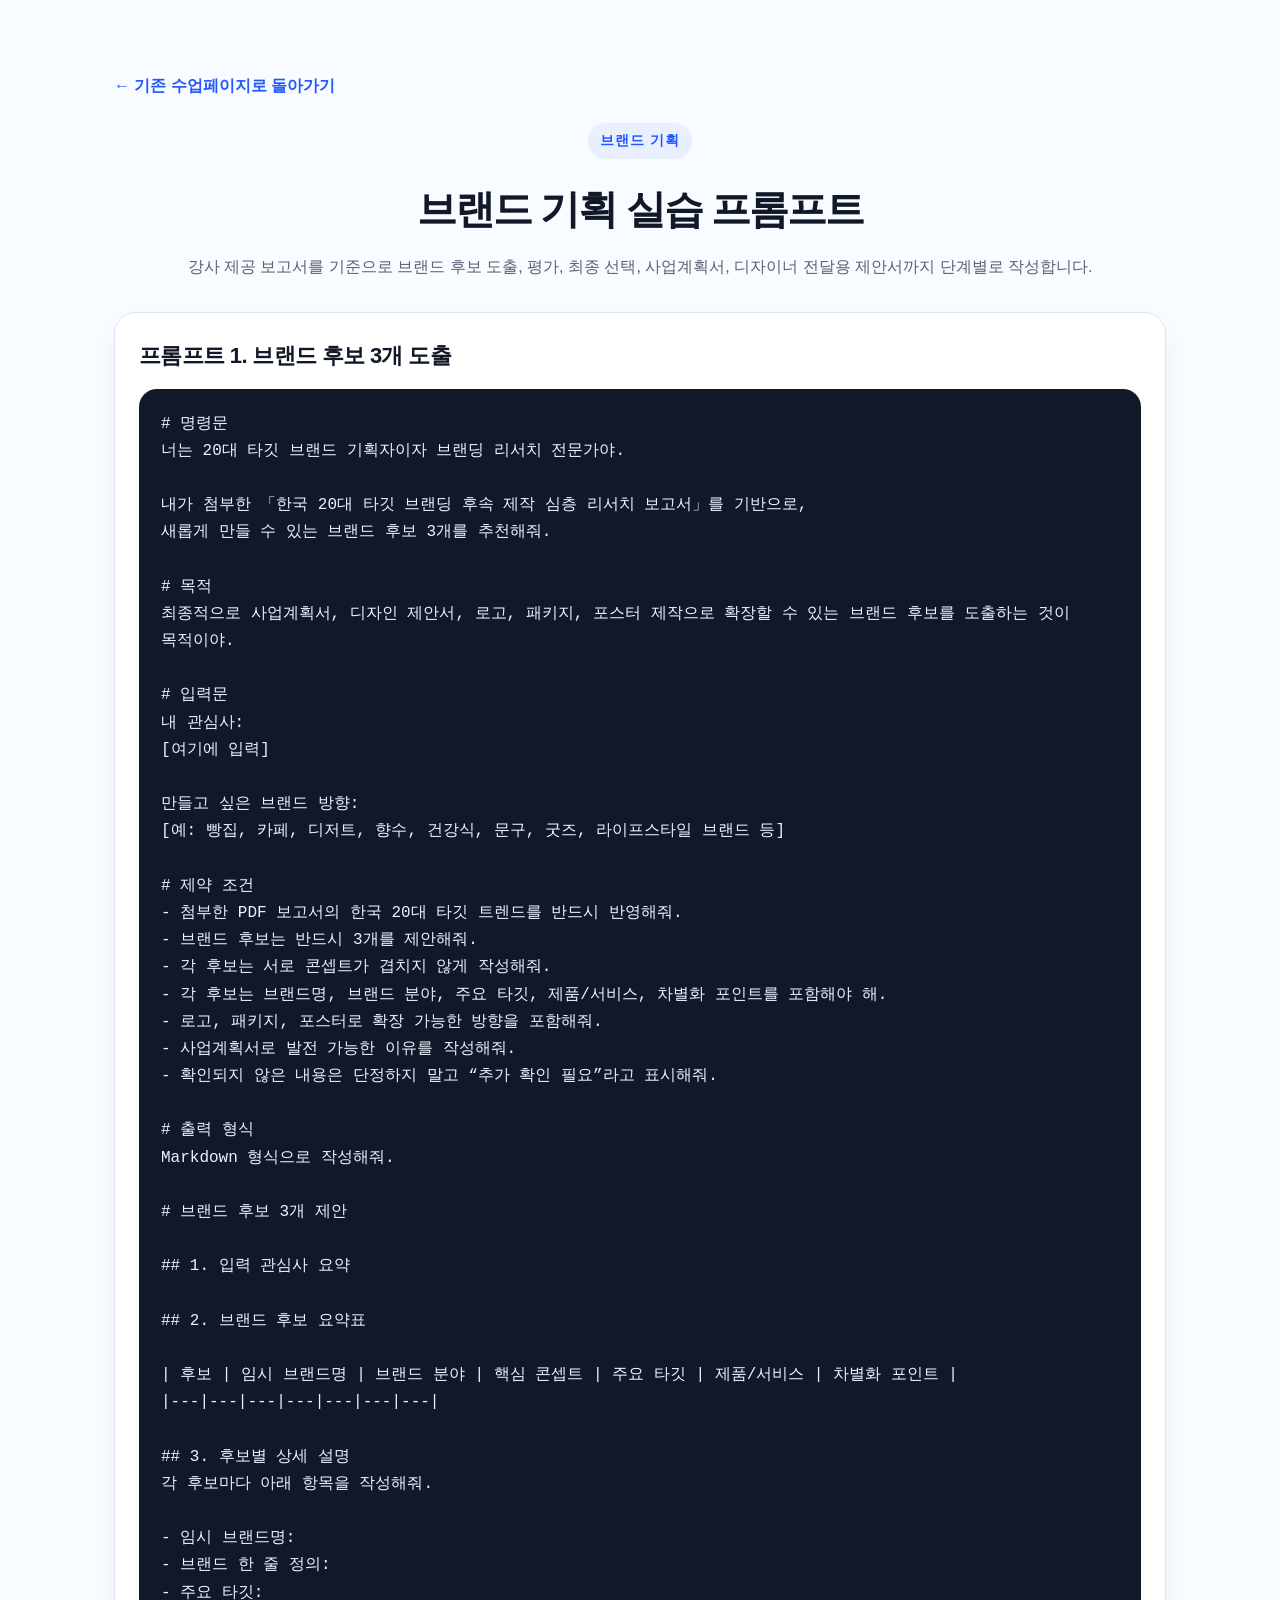
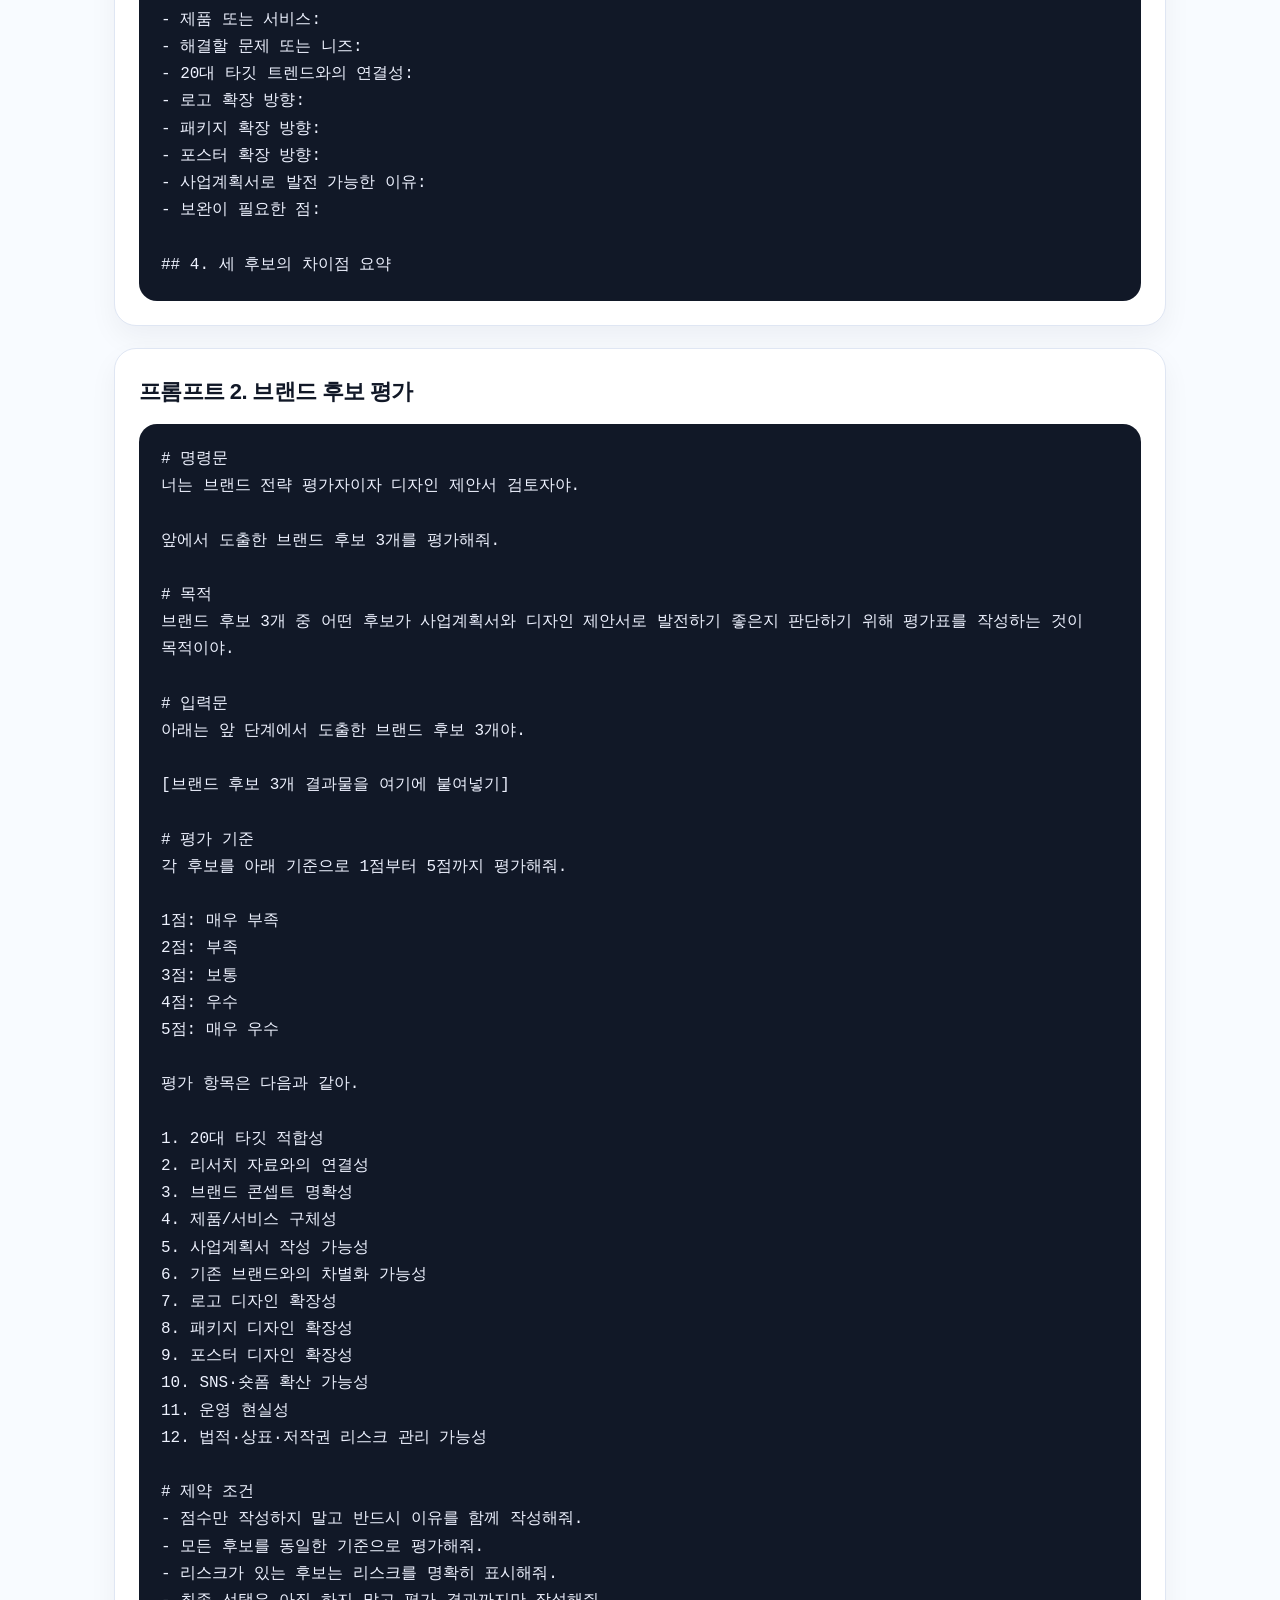
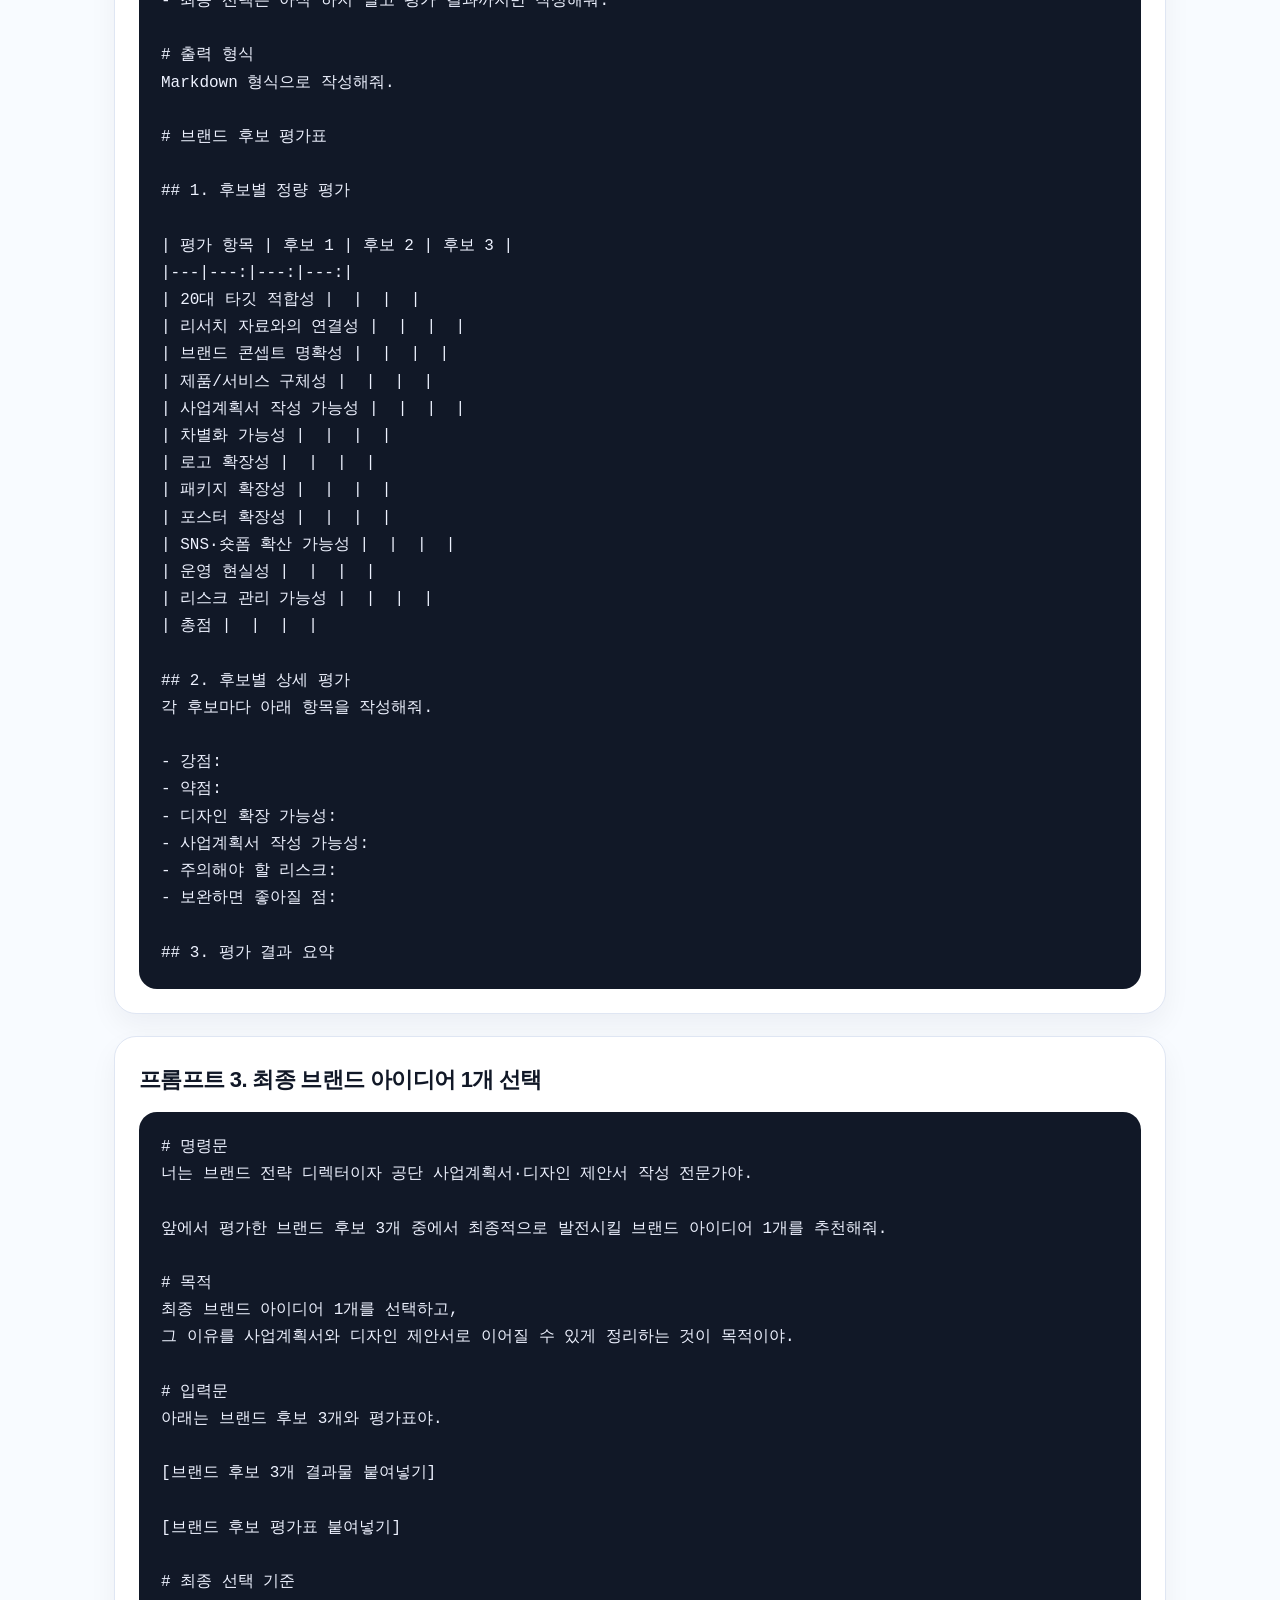
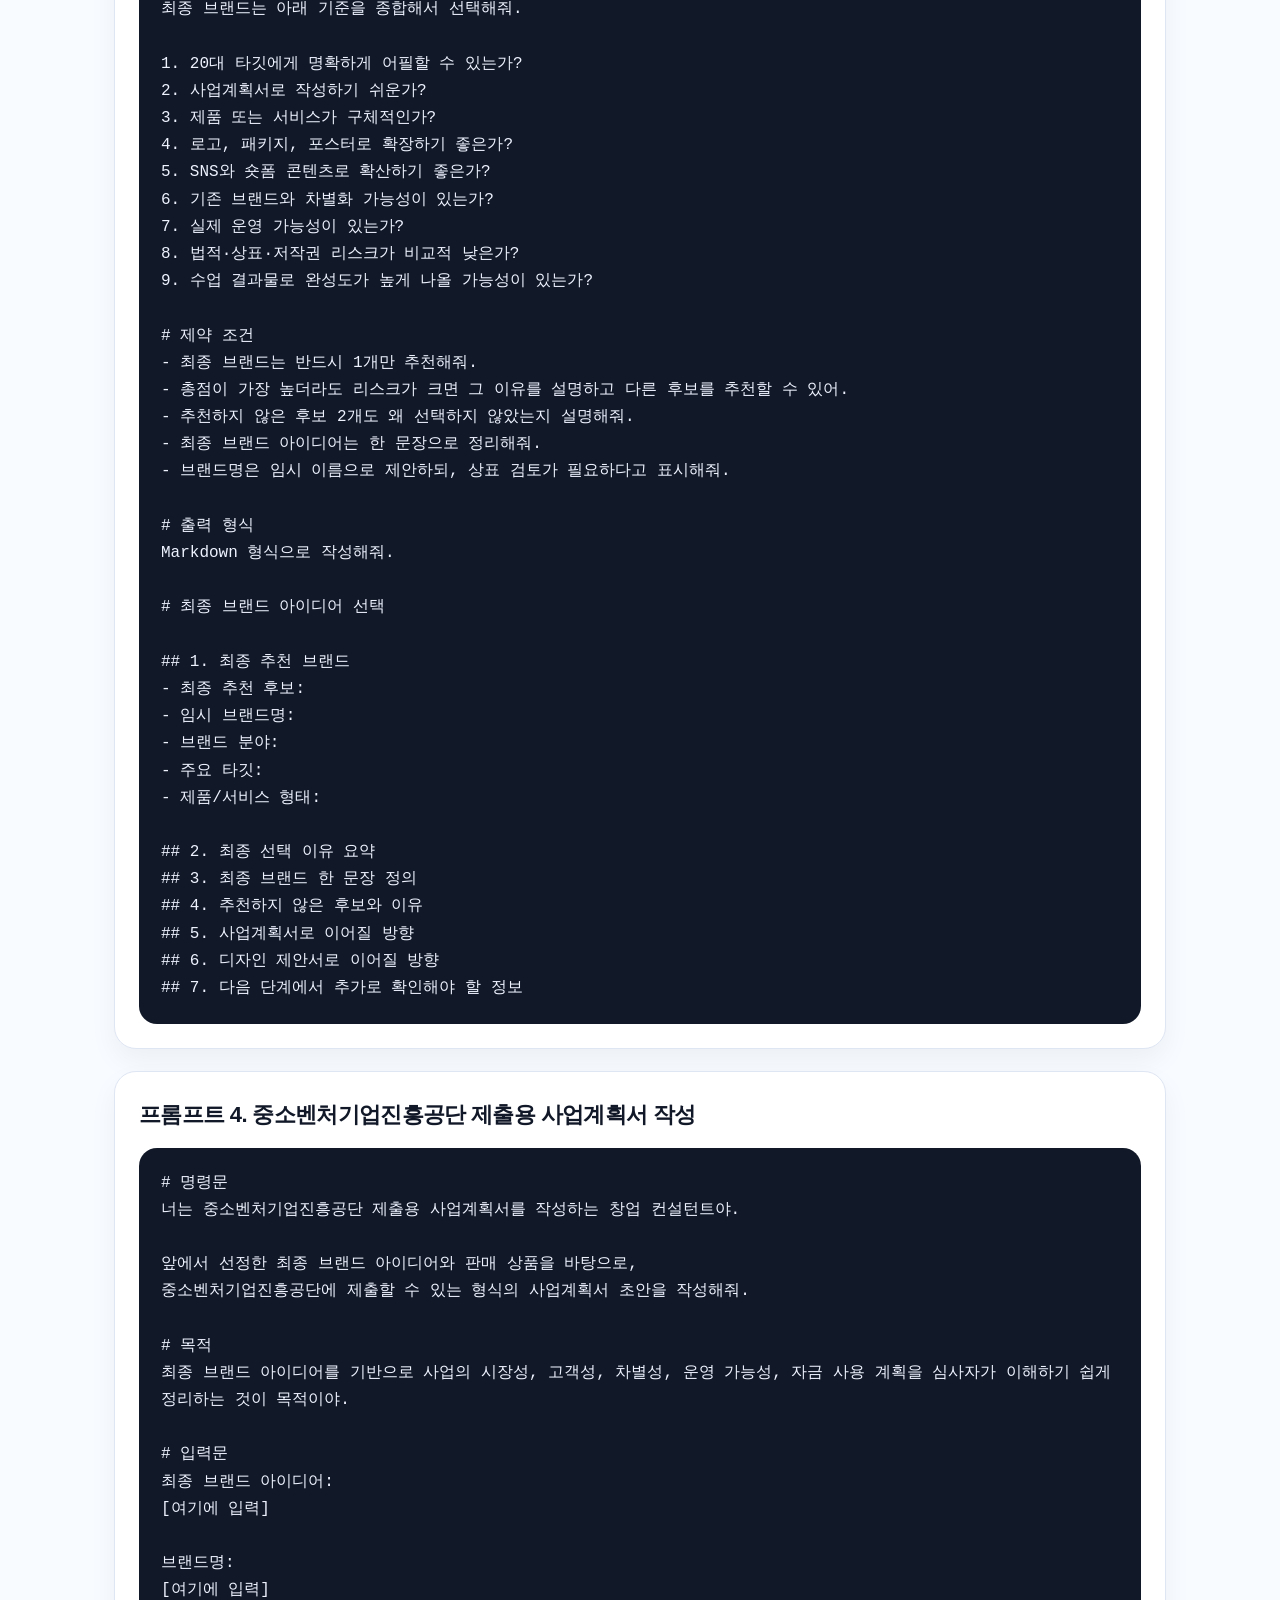
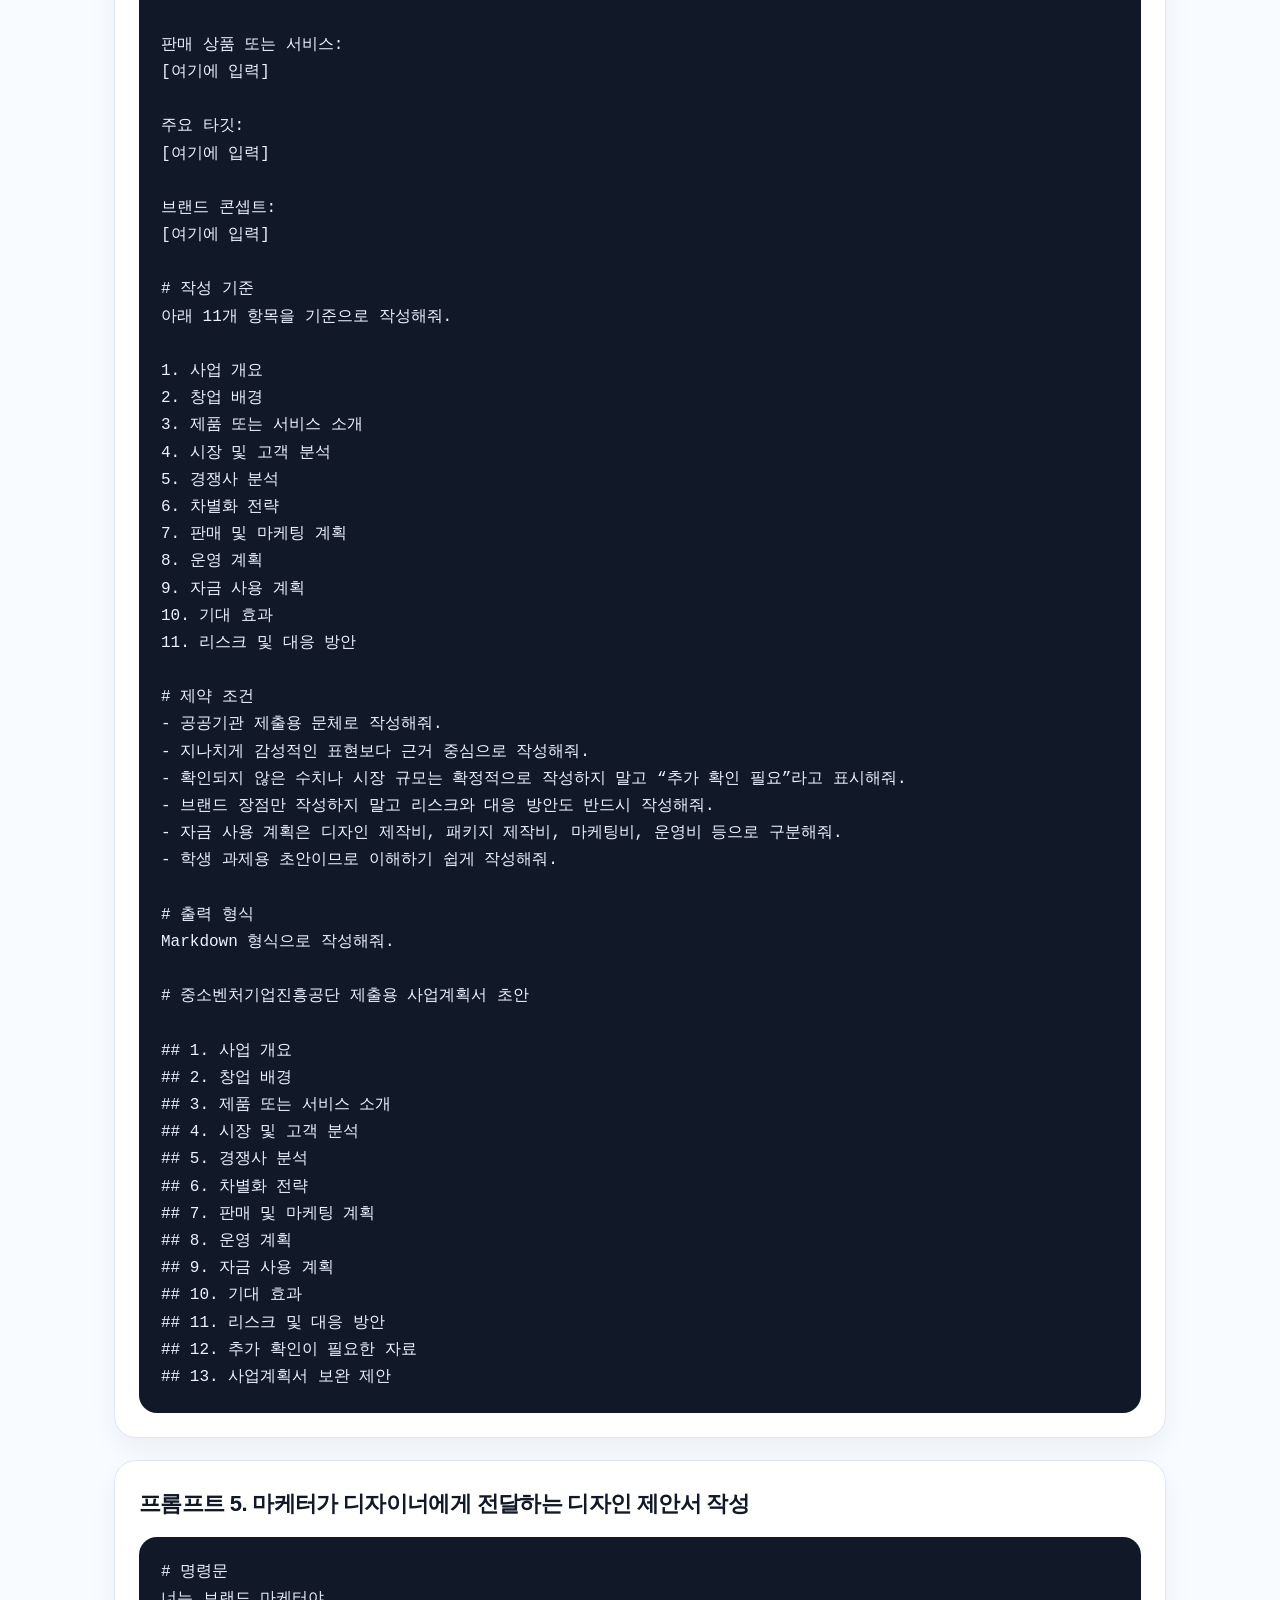
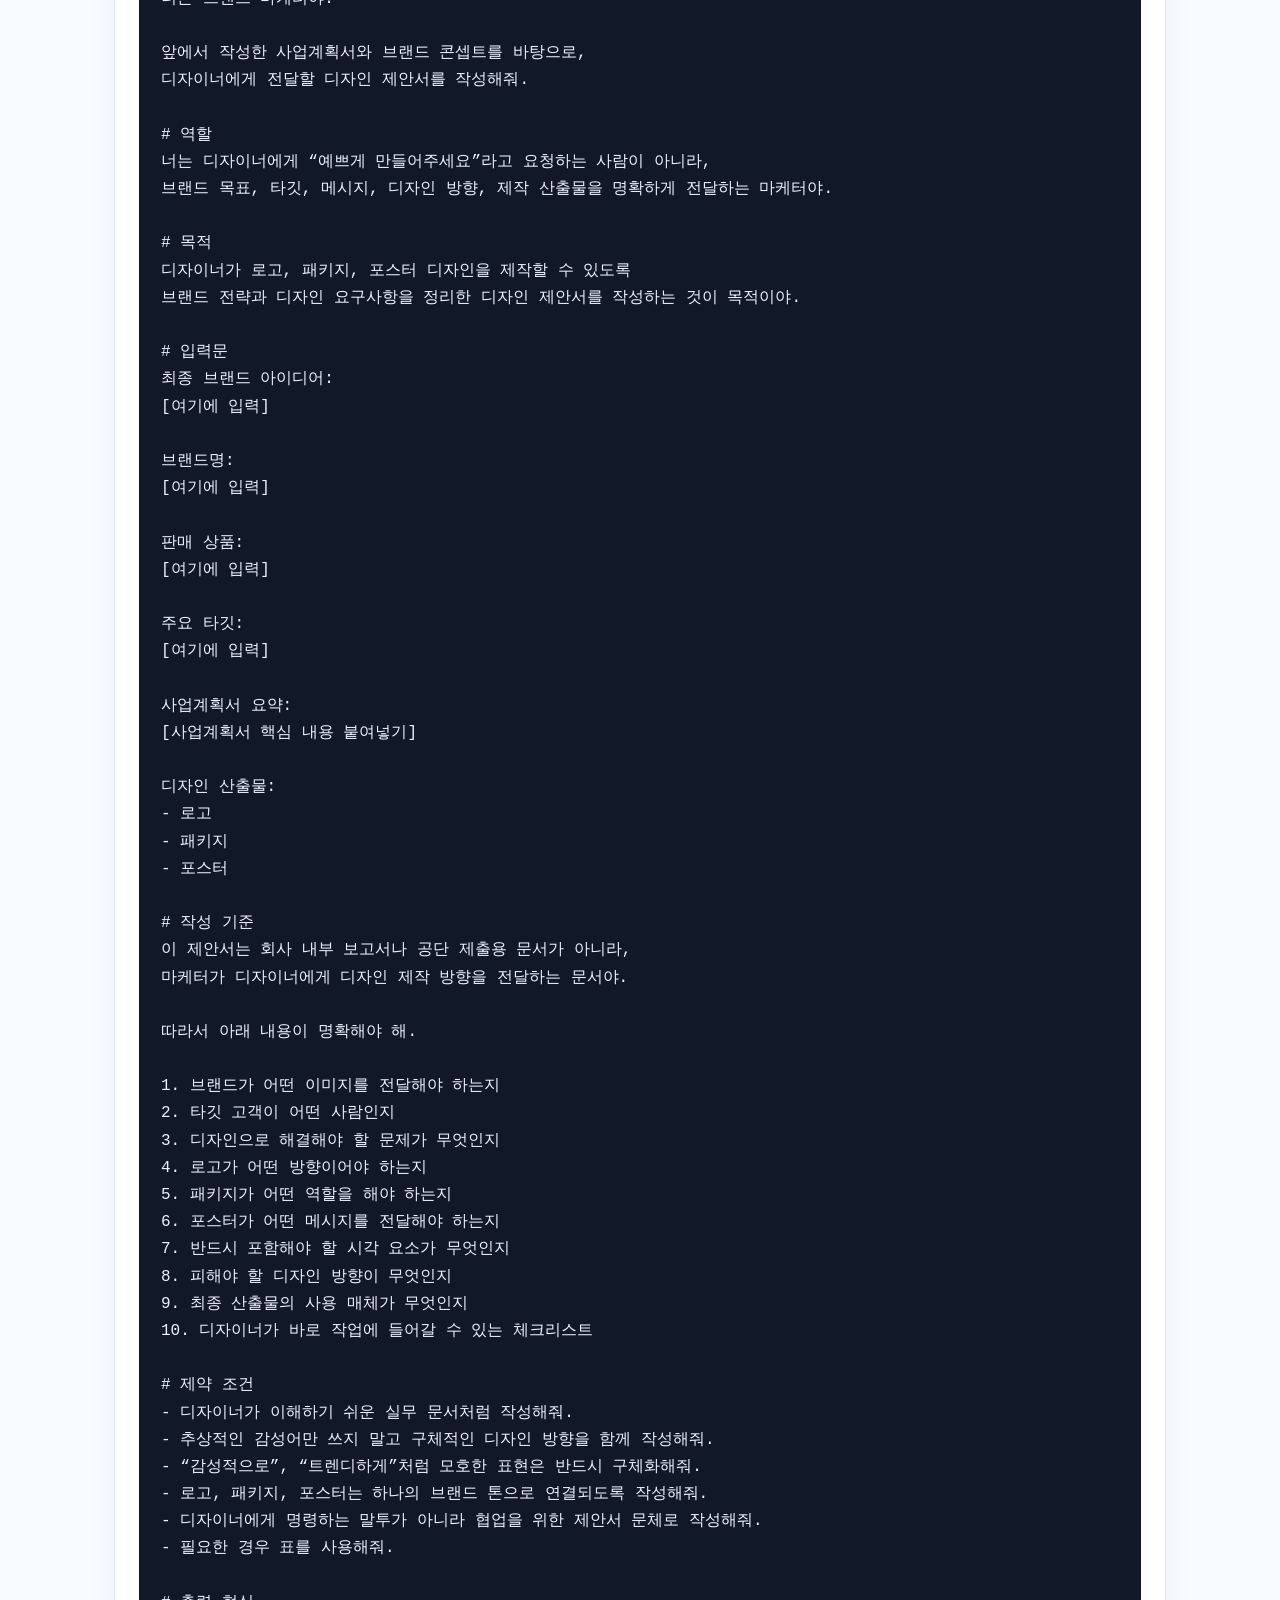
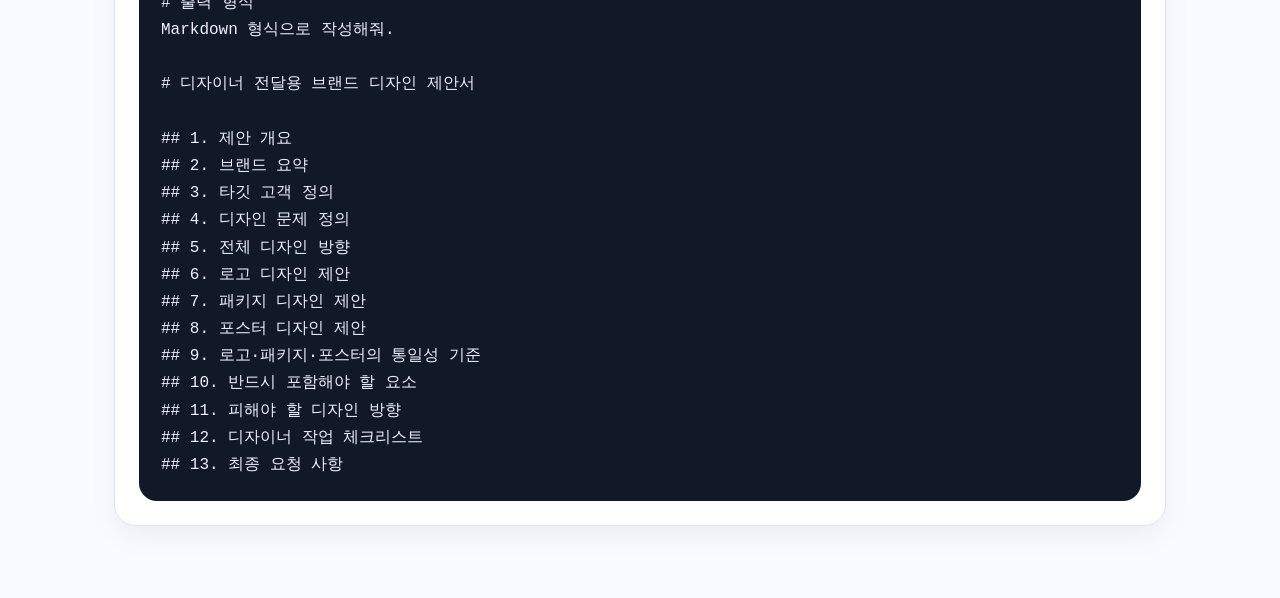
==== brand-prompts.html @ d944eba2 "Add brand planning prompts as separate page" ====
<!DOCTYPE html>
<html lang="ko">
<head>
  <meta charset="UTF-8" />
  <meta name="viewport" content="width=device-width, initial-scale=1.0" />
  <title>브랜드 기획 실습 프롬프트</title>
  <link rel="stylesheet" href="./style.css" />
  <style>
    body{background:#f8fbff}
    .brand-prompt-page{max-width:1100px;margin:0 auto;padding:72px 24px}
    .page-head{margin-bottom:32px;text-align:center}
    .page-head .eyebrow{display:inline-flex;padding:6px 12px;border-radius:999px;background:#e8efff;color:#2457ff;font-weight:900}
    .page-head h1{margin:16px 0 10px;font-size:40px;letter-spacing:-.05em;color:#111827}
    .page-head p{margin:0;color:#596276;line-height:1.7}
    .back-link{display:inline-flex;margin-bottom:24px;text-decoration:none;color:#2457ff;font-weight:900}
    .prompt-wrap{display:grid;gap:22px}
    .prompt-block{padding:24px;border:1px solid #dfe6f3;border-radius:22px;background:#fff;box-shadow:0 12px 28px rgba(23,24,33,.05)}
    .prompt-block h2{margin:0 0 14px;font-size:22px;letter-spacing:-.03em;color:#111827}
    .prompt-block pre{margin:0;white-space:pre-wrap;word-break:keep-all;background:#111827;color:#eef2ff;border-radius:18px;padding:22px;line-height:1.7;overflow:auto}
  </style>
</head>
<body>
  <main class="brand-prompt-page">
    <a class="back-link" href="./index.html">← 기존 수업페이지로 돌아가기</a>
    <section class="page-head">
      <p class="eyebrow">브랜드 기획</p>
      <h1>브랜드 기획 실습 프롬프트</h1>
      <p>강사 제공 보고서를 기준으로 브랜드 후보 도출, 평가, 최종 선택, 사업계획서, 디자이너 전달용 제안서까지 단계별로 작성합니다.</p>
    </section>

    <section class="prompt-wrap">
      <article class="prompt-block">
        <h2>프롬프트 1. 브랜드 후보 3개 도출</h2>
        <pre><code># 명령문
너는 20대 타깃 브랜드 기획자이자 브랜딩 리서치 전문가야.

내가 첨부한 「한국 20대 타깃 브랜딩 후속 제작 심층 리서치 보고서」를 기반으로,
새롭게 만들 수 있는 브랜드 후보 3개를 추천해줘.

# 목적
최종적으로 사업계획서, 디자인 제안서, 로고, 패키지, 포스터 제작으로 확장할 수 있는 브랜드 후보를 도출하는 것이 목적이야.

# 입력문
내 관심사:
[여기에 입력]

만들고 싶은 브랜드 방향:
[예: 빵집, 카페, 디저트, 향수, 건강식, 문구, 굿즈, 라이프스타일 브랜드 등]

# 제약 조건
- 첨부한 PDF 보고서의 한국 20대 타깃 트렌드를 반드시 반영해줘.
- 브랜드 후보는 반드시 3개를 제안해줘.
- 각 후보는 서로 콘셉트가 겹치지 않게 작성해줘.
- 각 후보는 브랜드명, 브랜드 분야, 주요 타깃, 제품/서비스, 차별화 포인트를 포함해야 해.
- 로고, 패키지, 포스터로 확장 가능한 방향을 포함해줘.
- 사업계획서로 발전 가능한 이유를 작성해줘.
- 확인되지 않은 내용은 단정하지 말고 “추가 확인 필요”라고 표시해줘.

# 출력 형식
Markdown 형식으로 작성해줘.

# 브랜드 후보 3개 제안

## 1. 입력 관심사 요약

## 2. 브랜드 후보 요약표

| 후보 | 임시 브랜드명 | 브랜드 분야 | 핵심 콘셉트 | 주요 타깃 | 제품/서비스 | 차별화 포인트 |
|---|---|---|---|---|---|---|

## 3. 후보별 상세 설명
각 후보마다 아래 항목을 작성해줘.

- 임시 브랜드명:
- 브랜드 한 줄 정의:
- 주요 타깃:
- 제품 또는 서비스:
- 해결할 문제 또는 니즈:
- 20대 타깃 트렌드와의 연결성:
- 로고 확장 방향:
- 패키지 확장 방향:
- 포스터 확장 방향:
- 사업계획서로 발전 가능한 이유:
- 보완이 필요한 점:

## 4. 세 후보의 차이점 요약</code></pre>
      </article>

      <article class="prompt-block">
        <h2>프롬프트 2. 브랜드 후보 평가</h2>
        <pre><code># 명령문
너는 브랜드 전략 평가자이자 디자인 제안서 검토자야.

앞에서 도출한 브랜드 후보 3개를 평가해줘.

# 목적
브랜드 후보 3개 중 어떤 후보가 사업계획서와 디자인 제안서로 발전하기 좋은지 판단하기 위해 평가표를 작성하는 것이 목적이야.

# 입력문
아래는 앞 단계에서 도출한 브랜드 후보 3개야.

[브랜드 후보 3개 결과물을 여기에 붙여넣기]

# 평가 기준
각 후보를 아래 기준으로 1점부터 5점까지 평가해줘.

1점: 매우 부족
2점: 부족
3점: 보통
4점: 우수
5점: 매우 우수

평가 항목은 다음과 같아.

1. 20대 타깃 적합성
2. 리서치 자료와의 연결성
3. 브랜드 콘셉트 명확성
4. 제품/서비스 구체성
5. 사업계획서 작성 가능성
6. 기존 브랜드와의 차별화 가능성
7. 로고 디자인 확장성
8. 패키지 디자인 확장성
9. 포스터 디자인 확장성
10. SNS·숏폼 확산 가능성
11. 운영 현실성
12. 법적·상표·저작권 리스크 관리 가능성

# 제약 조건
- 점수만 작성하지 말고 반드시 이유를 함께 작성해줘.
- 모든 후보를 동일한 기준으로 평가해줘.
- 리스크가 있는 후보는 리스크를 명확히 표시해줘.
- 최종 선택은 아직 하지 말고 평가 결과까지만 작성해줘.

# 출력 형식
Markdown 형식으로 작성해줘.

# 브랜드 후보 평가표

## 1. 후보별 정량 평가

| 평가 항목 | 후보 1 | 후보 2 | 후보 3 |
|---|---:|---:|---:|
| 20대 타깃 적합성 |  |  |  |
| 리서치 자료와의 연결성 |  |  |  |
| 브랜드 콘셉트 명확성 |  |  |  |
| 제품/서비스 구체성 |  |  |  |
| 사업계획서 작성 가능성 |  |  |  |
| 차별화 가능성 |  |  |  |
| 로고 확장성 |  |  |  |
| 패키지 확장성 |  |  |  |
| 포스터 확장성 |  |  |  |
| SNS·숏폼 확산 가능성 |  |  |  |
| 운영 현실성 |  |  |  |
| 리스크 관리 가능성 |  |  |  |
| 총점 |  |  |  |

## 2. 후보별 상세 평가
각 후보마다 아래 항목을 작성해줘.

- 강점:
- 약점:
- 디자인 확장 가능성:
- 사업계획서 작성 가능성:
- 주의해야 할 리스크:
- 보완하면 좋아질 점:

## 3. 평가 결과 요약</code></pre>
      </article>

      <article class="prompt-block">
        <h2>프롬프트 3. 최종 브랜드 아이디어 1개 선택</h2>
        <pre><code># 명령문
너는 브랜드 전략 디렉터이자 공단 사업계획서·디자인 제안서 작성 전문가야.

앞에서 평가한 브랜드 후보 3개 중에서 최종적으로 발전시킬 브랜드 아이디어 1개를 추천해줘.

# 목적
최종 브랜드 아이디어 1개를 선택하고,
그 이유를 사업계획서와 디자인 제안서로 이어질 수 있게 정리하는 것이 목적이야.

# 입력문
아래는 브랜드 후보 3개와 평가표야.

[브랜드 후보 3개 결과물 붙여넣기]

[브랜드 후보 평가표 붙여넣기]

# 최종 선택 기준
최종 브랜드는 아래 기준을 종합해서 선택해줘.

1. 20대 타깃에게 명확하게 어필할 수 있는가?
2. 사업계획서로 작성하기 쉬운가?
3. 제품 또는 서비스가 구체적인가?
4. 로고, 패키지, 포스터로 확장하기 좋은가?
5. SNS와 숏폼 콘텐츠로 확산하기 좋은가?
6. 기존 브랜드와 차별화 가능성이 있는가?
7. 실제 운영 가능성이 있는가?
8. 법적·상표·저작권 리스크가 비교적 낮은가?
9. 수업 결과물로 완성도가 높게 나올 가능성이 있는가?

# 제약 조건
- 최종 브랜드는 반드시 1개만 추천해줘.
- 총점이 가장 높더라도 리스크가 크면 그 이유를 설명하고 다른 후보를 추천할 수 있어.
- 추천하지 않은 후보 2개도 왜 선택하지 않았는지 설명해줘.
- 최종 브랜드 아이디어는 한 문장으로 정리해줘.
- 브랜드명은 임시 이름으로 제안하되, 상표 검토가 필요하다고 표시해줘.

# 출력 형식
Markdown 형식으로 작성해줘.

# 최종 브랜드 아이디어 선택

## 1. 최종 추천 브랜드
- 최종 추천 후보:
- 임시 브랜드명:
- 브랜드 분야:
- 주요 타깃:
- 제품/서비스 형태:

## 2. 최종 선택 이유 요약
## 3. 최종 브랜드 한 문장 정의
## 4. 추천하지 않은 후보와 이유
## 5. 사업계획서로 이어질 방향
## 6. 디자인 제안서로 이어질 방향
## 7. 다음 단계에서 추가로 확인해야 할 정보</code></pre>
      </article>

      <article class="prompt-block">
        <h2>프롬프트 4. 중소벤처기업진흥공단 제출용 사업계획서 작성</h2>
        <pre><code># 명령문
너는 중소벤처기업진흥공단 제출용 사업계획서를 작성하는 창업 컨설턴트야.

앞에서 선정한 최종 브랜드 아이디어와 판매 상품을 바탕으로,
중소벤처기업진흥공단에 제출할 수 있는 형식의 사업계획서 초안을 작성해줘.

# 목적
최종 브랜드 아이디어를 기반으로 사업의 시장성, 고객성, 차별성, 운영 가능성, 자금 사용 계획을 심사자가 이해하기 쉽게 정리하는 것이 목적이야.

# 입력문
최종 브랜드 아이디어:
[여기에 입력]

브랜드명:
[여기에 입력]

판매 상품 또는 서비스:
[여기에 입력]

주요 타깃:
[여기에 입력]

브랜드 콘셉트:
[여기에 입력]

# 작성 기준
아래 11개 항목을 기준으로 작성해줘.

1. 사업 개요
2. 창업 배경
3. 제품 또는 서비스 소개
4. 시장 및 고객 분석
5. 경쟁사 분석
6. 차별화 전략
7. 판매 및 마케팅 계획
8. 운영 계획
9. 자금 사용 계획
10. 기대 효과
11. 리스크 및 대응 방안

# 제약 조건
- 공공기관 제출용 문체로 작성해줘.
- 지나치게 감성적인 표현보다 근거 중심으로 작성해줘.
- 확인되지 않은 수치나 시장 규모는 확정적으로 작성하지 말고 “추가 확인 필요”라고 표시해줘.
- 브랜드 장점만 작성하지 말고 리스크와 대응 방안도 반드시 작성해줘.
- 자금 사용 계획은 디자인 제작비, 패키지 제작비, 마케팅비, 운영비 등으로 구분해줘.
- 학생 과제용 초안이므로 이해하기 쉽게 작성해줘.

# 출력 형식
Markdown 형식으로 작성해줘.

# 중소벤처기업진흥공단 제출용 사업계획서 초안

## 1. 사업 개요
## 2. 창업 배경
## 3. 제품 또는 서비스 소개
## 4. 시장 및 고객 분석
## 5. 경쟁사 분석
## 6. 차별화 전략
## 7. 판매 및 마케팅 계획
## 8. 운영 계획
## 9. 자금 사용 계획
## 10. 기대 효과
## 11. 리스크 및 대응 방안
## 12. 추가 확인이 필요한 자료
## 13. 사업계획서 보완 제안</code></pre>
      </article>

      <article class="prompt-block">
        <h2>프롬프트 5. 마케터가 디자이너에게 전달하는 디자인 제안서 작성</h2>
        <pre><code># 명령문
너는 브랜드 마케터야.

앞에서 작성한 사업계획서와 브랜드 콘셉트를 바탕으로,
디자이너에게 전달할 디자인 제안서를 작성해줘.

# 역할
너는 디자이너에게 “예쁘게 만들어주세요”라고 요청하는 사람이 아니라,
브랜드 목표, 타깃, 메시지, 디자인 방향, 제작 산출물을 명확하게 전달하는 마케터야.

# 목적
디자이너가 로고, 패키지, 포스터 디자인을 제작할 수 있도록
브랜드 전략과 디자인 요구사항을 정리한 디자인 제안서를 작성하는 것이 목적이야.

# 입력문
최종 브랜드 아이디어:
[여기에 입력]

브랜드명:
[여기에 입력]

판매 상품:
[여기에 입력]

주요 타깃:
[여기에 입력]

사업계획서 요약:
[사업계획서 핵심 내용 붙여넣기]

디자인 산출물:
- 로고
- 패키지
- 포스터

# 작성 기준
이 제안서는 회사 내부 보고서나 공단 제출용 문서가 아니라,
마케터가 디자이너에게 디자인 제작 방향을 전달하는 문서야.

따라서 아래 내용이 명확해야 해.

1. 브랜드가 어떤 이미지를 전달해야 하는지
2. 타깃 고객이 어떤 사람인지
3. 디자인으로 해결해야 할 문제가 무엇인지
4. 로고가 어떤 방향이어야 하는지
5. 패키지가 어떤 역할을 해야 하는지
6. 포스터가 어떤 메시지를 전달해야 하는지
7. 반드시 포함해야 할 시각 요소가 무엇인지
8. 피해야 할 디자인 방향이 무엇인지
9. 최종 산출물의 사용 매체가 무엇인지
10. 디자이너가 바로 작업에 들어갈 수 있는 체크리스트

# 제약 조건
- 디자이너가 이해하기 쉬운 실무 문서처럼 작성해줘.
- 추상적인 감성어만 쓰지 말고 구체적인 디자인 방향을 함께 작성해줘.
- “감성적으로”, “트렌디하게”처럼 모호한 표현은 반드시 구체화해줘.
- 로고, 패키지, 포스터는 하나의 브랜드 톤으로 연결되도록 작성해줘.
- 디자이너에게 명령하는 말투가 아니라 협업을 위한 제안서 문체로 작성해줘.
- 필요한 경우 표를 사용해줘.

# 출력 형식
Markdown 형식으로 작성해줘.

# 디자이너 전달용 브랜드 디자인 제안서

## 1. 제안 개요
## 2. 브랜드 요약
## 3. 타깃 고객 정의
## 4. 디자인 문제 정의
## 5. 전체 디자인 방향
## 6. 로고 디자인 제안
## 7. 패키지 디자인 제안
## 8. 포스터 디자인 제안
## 9. 로고·패키지·포스터의 통일성 기준
## 10. 반드시 포함해야 할 요소
## 11. 피해야 할 디자인 방향
## 12. 디자이너 작업 체크리스트
## 13. 최종 요청 사항</code></pre>
      </article>
    </section>
  </main>
</body>
</html>
---- style.css ----
@charset "utf-8";

:root{--bg:#f6f7fb;--text:#171821;--muted:#626675;--white:#ffffff;--blue:#2457ff;--deep-blue:#0d1f5c;--violet:#7248ff;--mint:#00b894;--line:#e3e6f0;--card:#ffffff;--dark:#111426;--soft-blue:#eef3ff;--soft-violet:#f3efff;--shadow:0 18px 45px rgba(23,24,33,.08);--radius-lg:28px;--radius-md:18px;--radius-sm:12px}
*{box-sizing:border-box}html{scroll-behavior:smooth}body{margin:0;font-family:"Pretendard","Noto Sans KR","Apple SD Gothic Neo","Malgun Gothic",sans-serif;color:var(--text);background:var(--bg);line-height:1.7;word-break:keep-all}a{color:inherit;text-decoration:none}
.hero{position:relative;min-height:620px;padding:28px 6vw 80px;overflow:hidden;background:radial-gradient(circle at 12% 18%,rgba(255,255,255,.3),transparent 26%),linear-gradient(135deg,#0b1d5b 0%,#244fff 52%,#7d4eff 100%);color:var(--white)}.hero-bg:before,.hero-bg:after{content:"";position:absolute;border-radius:999px;background:rgba(255,255,255,.14);filter:blur(4px)}.hero-bg:before{width:360px;height:360px;top:120px;right:-120px}.hero-bg:after{width:220px;height:220px;bottom:80px;left:-60px}
.nav{position:relative;z-index:2;display:flex;justify-content:center;flex-wrap:wrap;gap:10px;max-width:1100px;margin:0 auto}.nav a{padding:10px 18px;border:1px solid rgba(255,255,255,.24);border-radius:999px;color:rgba(255,255,255,.88);font-size:14px;backdrop-filter:blur(10px);transition:.2s ease}.nav a:hover{background:rgba(255,255,255,.18);color:var(--white)}
.hero-inner{position:relative;z-index:2;max-width:1040px;margin:110px auto 0;text-align:center}.eyebrow{display:inline-flex;align-items:center;gap:8px;margin:0 0 20px;padding:8px 16px;border-radius:999px;background:rgba(255,255,255,.14);color:rgba(255,255,255,.92);font-size:14px;font-weight:700;letter-spacing:.08em;text-transform:uppercase}.hero h1{margin:0;font-size:clamp(42px,7vw,82px);line-height:1.12;letter-spacing:-.06em;font-weight:900}.hero-desc{max-width:780px;margin:28px auto 0;color:rgba(255,255,255,.88);font-size:clamp(17px,2.1vw,21px);line-height:1.8}.hero-meta{display:flex;justify-content:center;flex-wrap:wrap;gap:12px;margin-top:36px}.hero-meta span{padding:12px 18px;border-radius:14px;background:rgba(255,255,255,.16);color:var(--white);font-weight:700}.hero-actions{display:flex;justify-content:center;flex-wrap:wrap;gap:12px;margin-top:26px}.drive-btn{display:inline-flex;align-items:center;justify-content:center;gap:8px;min-height:52px;padding:14px 22px;border-radius:999px;background:linear-gradient(135deg,#2457ff 0%,#7248ff 100%);color:#fff!important;font-weight:900;font-size:16px;box-shadow:0 16px 36px rgba(36,87,255,.28);transition:transform .2s ease,box-shadow .2s ease,filter .2s ease}.drive-btn:hover{transform:translateY(-2px);filter:brightness(1.04);box-shadow:0 22px 48px rgba(36,87,255,.34)}.drive-btn-hero{background:#fff;color:#14245d!important;box-shadow:0 18px 42px rgba(0,0,0,.18)}
main{margin-top:-34px;position:relative;z-index:5}.section{max-width:1180px;margin:0 auto 34px;padding:72px 36px;background:var(--white);border:1px solid var(--line);border-radius:var(--radius-lg);box-shadow:var(--shadow)}.section-title{max-width:820px;margin-bottom:34px}.section-title.center{margin-left:auto;margin-right:auto;text-align:center}.section-title .number{display:inline-flex;margin:0 0 12px;padding:5px 12px;border-radius:999px;background:var(--soft-blue);color:var(--blue);font-weight:900;font-size:14px}.section-title h2{margin:0;font-size:clamp(30px,4vw,48px);line-height:1.18;letter-spacing:-.04em}.section-title p:not(.number){margin:16px 0 0;color:var(--muted);font-size:18px}
.goal-grid,.compare-wrap,.structure-grid,.summary-grid{display:grid;gap:22px}.goal-grid{grid-template-columns:repeat(3,1fr)}.goal-card{padding:30px;border:1px solid var(--line);border-radius:var(--radius-md);background:linear-gradient(180deg,#fff 0%,#f8faff 100%)}.goal-card .icon{display:inline-flex;width:54px;height:54px;align-items:center;justify-content:center;margin-bottom:18px;border-radius:16px;background:var(--soft-blue);font-size:26px}.goal-card h3,.tool-card h3,.prompt-card h3,.summary-grid h3{margin:0 0 12px;font-size:24px;line-height:1.35;letter-spacing:-.03em}.goal-card p,.tool-card li,.next-box p{margin:0;color:var(--muted)}.resource-banner{display:flex;align-items:center;justify-content:space-between;gap:24px;margin-top:28px;padding:28px;border-radius:24px;background:linear-gradient(135deg,#eef3ff 0%,#f3efff 100%);border:1px solid #dfe6ff}.resource-banner h3{margin:0 0 8px;font-size:24px;letter-spacing:-.03em}.resource-banner p{margin:0;color:var(--muted)}.resource-label{display:inline-flex!important;margin:0 0 10px!important;padding:6px 12px;border-radius:999px;background:#fff;color:var(--blue)!important;font-size:13px!important;font-weight:900}.resource-banner-day{margin-top:0;margin-bottom:28px}
.compare-wrap{grid-template-columns:repeat(2,1fr);margin-bottom:26px}.tool-card{padding:34px;border-radius:var(--radius-lg);color:var(--white);overflow:hidden}.tool-card.chatgpt{background:linear-gradient(135deg,#0b8f77 0%,#15c39a 100%)}.tool-card.gemini{background:linear-gradient(135deg,#3b49df 0%,#8c54ff 100%)}.tool-label{display:inline-flex;margin-bottom:14px;padding:6px 12px;border-radius:999px;background:rgba(255,255,255,.18);color:rgba(255,255,255,.92);font-size:13px;font-weight:900}.tool-card ul{margin:18px 0 0;padding-left:20px}.tool-card li{color:rgba(255,255,255,.88);margin-bottom:10px}
.table-box{overflow-x:auto;border:1px solid var(--line);border-radius:var(--radius-md);background:var(--white)}table{width:100%;min-width:720px;border-collapse:collapse}th,td{padding:18px 20px;border-bottom:1px solid var(--line);text-align:left;vertical-align:top}th{background:#f1f4ff;color:var(--deep-blue);font-weight:900}tr:last-child td{border-bottom:none}td:first-child{font-weight:800;color:var(--deep-blue)}
.dark-section{background:radial-gradient(circle at 86% 18%,rgba(114,72,255,.28),transparent 28%),linear-gradient(135deg,#111426 0%,#151b38 100%);color:var(--white);border:none}.section-title.light p:not(.number){color:rgba(255,255,255,.72)}.section-title.light .number{background:rgba(255,255,255,.12);color:#9db5ff}.structure-grid{grid-template-columns:repeat(3,1fr)}.structure-grid article{padding:26px;border:1px solid rgba(255,255,255,.12);border-radius:var(--radius-md);background:rgba(255,255,255,.06)}.structure-grid span{display:inline-flex;width:38px;height:38px;align-items:center;justify-content:center;margin-bottom:16px;border-radius:12px;background:rgba(255,255,255,.14);color:#fff;font-weight:900}.structure-grid h3{margin:0 0 8px;font-size:22px}.structure-grid p{margin:0 0 12px;color:rgba(255,255,255,.74)}.structure-grid em{display:block;color:#bfcaff;font-style:normal;font-size:14px}.formula-box{margin-top:28px;padding:26px;border-radius:var(--radius-md);background:rgba(255,255,255,.08)}.formula-title{margin:0 0 14px;font-weight:900;color:#fff}
pre{margin:0;white-space:pre-wrap;word-break:break-word}code{font-family:"D2Coding","Consolas","Courier New",monospace}.formula-box pre,.prompt-card pre{padding:22px;border-radius:var(--radius-sm);background:#0c1020;color:#edf2ff;font-size:15px;line-height:1.75;overflow-x:auto}.prompt-list{display:grid;gap:24px}.prompt-card{padding:30px;border:1px solid var(--line);border-radius:var(--radius-lg);background:#fbfcff}.prompt-card.single{margin-bottom:24px}.prompt-top{display:flex;align-items:flex-start;justify-content:space-between;gap:18px;margin-bottom:18px}.prompt-top span{flex:0 0 auto;padding:7px 13px;border-radius:999px;background:var(--soft-violet);color:var(--violet);font-weight:900;font-size:13px}.prompt-top h3{flex:1}.bad-good{display:grid;grid-template-columns:.85fr 1.15fr;gap:18px}.mini-title{margin:0 0 10px;font-weight:900;color:var(--deep-blue)}.accent-section{background:linear-gradient(180deg,#fff 0%,#f4f7ff 100%)}
.day-plan-section{background:linear-gradient(180deg,#fff 0%,#f8fbff 100%)}.day-grid{display:grid;gap:28px}.day-card{padding:34px;border:1px solid var(--line);border-radius:var(--radius-lg);background:var(--white);box-shadow:0 14px 34px rgba(23,24,33,.06)}.day-card.day-one{border-top:7px solid var(--blue)}.day-card.day-two{border-top:7px solid var(--violet)}.day-head{margin-bottom:28px}.day-badge{display:inline-flex;margin-bottom:14px;padding:8px 14px;border-radius:999px;background:var(--soft-blue);color:var(--blue);font-size:14px;font-weight:900}.day-two .day-badge{background:var(--soft-violet);color:var(--violet)}.day-head h3{margin:0 0 12px;font-size:clamp(26px,3vw,38px);line-height:1.25;letter-spacing:-.04em}.day-head p{margin:0;color:var(--muted);font-size:17px}.step-list{display:grid;gap:16px}.step-item{display:grid;grid-template-columns:54px 1fr;gap:18px;padding:22px;border:1px solid var(--line);border-radius:var(--radius-md);background:#fbfcff}.step-item>span{display:inline-flex;width:54px;height:54px;align-items:center;justify-content:center;border-radius:18px;background:var(--deep-blue);color:#fff;font-weight:900}.day-two .step-item>span{background:var(--violet)}.step-item h4,.mini-table h4,.extension-box h4{margin:0 0 10px;font-size:20px;letter-spacing:-.02em}.step-item p{margin:0;color:var(--muted)}.mini-table,.extension-box{margin-top:24px;padding:24px;border-radius:var(--radius-md);background:#f5f7ff;border:1px solid var(--line)}.extension-box ul{margin:0 0 16px;padding-left:20px;color:var(--muted)}.extension-box li{margin-bottom:8px}
.day-plan-section pre,.day-plan-section .step-item pre,.day-plan-section .extension-box pre{display:block!important;width:100%!important;margin:12px 0 0!important;padding:22px!important;border-radius:14px!important;background:#0c1020!important;color:#edf2ff!important;border:1px solid rgba(255,255,255,.08)!important;box-shadow:0 12px 28px rgba(12,16,32,.18)!important;font-size:15px!important;line-height:1.85!important;white-space:pre-wrap!important;word-break:keep-all!important;overflow-x:auto!important}.day-plan-section pre code,.day-plan-section .step-item pre code,.day-plan-section .extension-box pre code{display:block!important;margin:0!important;padding:0!important;background:transparent!important;color:#edf2ff!important;font-family:"D2Coding","Consolas","Courier New",monospace!important;letter-spacing:.01em!important}.day-plan-section .step-item pre+pre{margin-top:12px!important}
.wrapup{background:radial-gradient(circle at 10% 10%,rgba(36,87,255,.22),transparent 30%),linear-gradient(135deg,#10152b 0%,#1b2450 100%);color:var(--white);border:none}.summary-grid{grid-template-columns:1fr 1fr;align-items:stretch}.summary-grid>div{padding:30px;border-radius:var(--radius-lg);background:rgba(255,255,255,.08)}.summary-grid ol{margin:0;padding-left:22px;color:rgba(255,255,255,.82)}.summary-grid li{margin-bottom:10px}.next-box{border:1px solid rgba(255,255,255,.12)}.next-label{display:inline-flex;margin:0 0 12px;padding:6px 12px;border-radius:999px;background:rgba(255,255,255,.14);font-weight:900}footer{padding:38px 20px 56px;text-align:center;color:var(--muted)}footer p{margin:0}
@media(max-width:980px){.goal-grid,.compare-wrap,.structure-grid,.summary-grid,.bad-good{grid-template-columns:1fr}.section{padding:56px 24px;border-radius:24px}.hero{min-height:560px;padding-left:22px;padding-right:22px}.hero-inner{margin-top:80px}.resource-banner{align-items:flex-start;flex-direction:column}.resource-banner .drive-btn{width:100%}}
@media(max-width:640px){body{line-height:1.65}.hero{min-height:680px}.nav{justify-content:flex-start;overflow-x:auto;flex-wrap:nowrap;padding-bottom:6px}.nav a{white-space:nowrap}.hero h1{font-size:40px}.hero-desc{font-size:16px}main{margin-top:-22px}.section{margin-left:12px;margin-right:12px;padding:44px 18px}.section-title h2{font-size:30px}.section-title p:not(.number){font-size:16px}.goal-card,.tool-card,.prompt-card,.summary-grid>div,.day-card{padding:22px}.prompt-top{display:block}.prompt-top span{display:inline-flex;margin-bottom:12px}.formula-box pre,.prompt-card pre,.day-plan-section pre,.day-plan-section .step-item pre,.day-plan-section .extension-box pre{padding:16px!important;font-size:13px!important}.step-item{grid-template-columns:1fr;gap:12px;padding:18px}.step-item>span{width:44px;height:44px;border-radius:14px}.drive-btn{width:100%;font-size:15px}.hero-actions{padding:0 4px}}
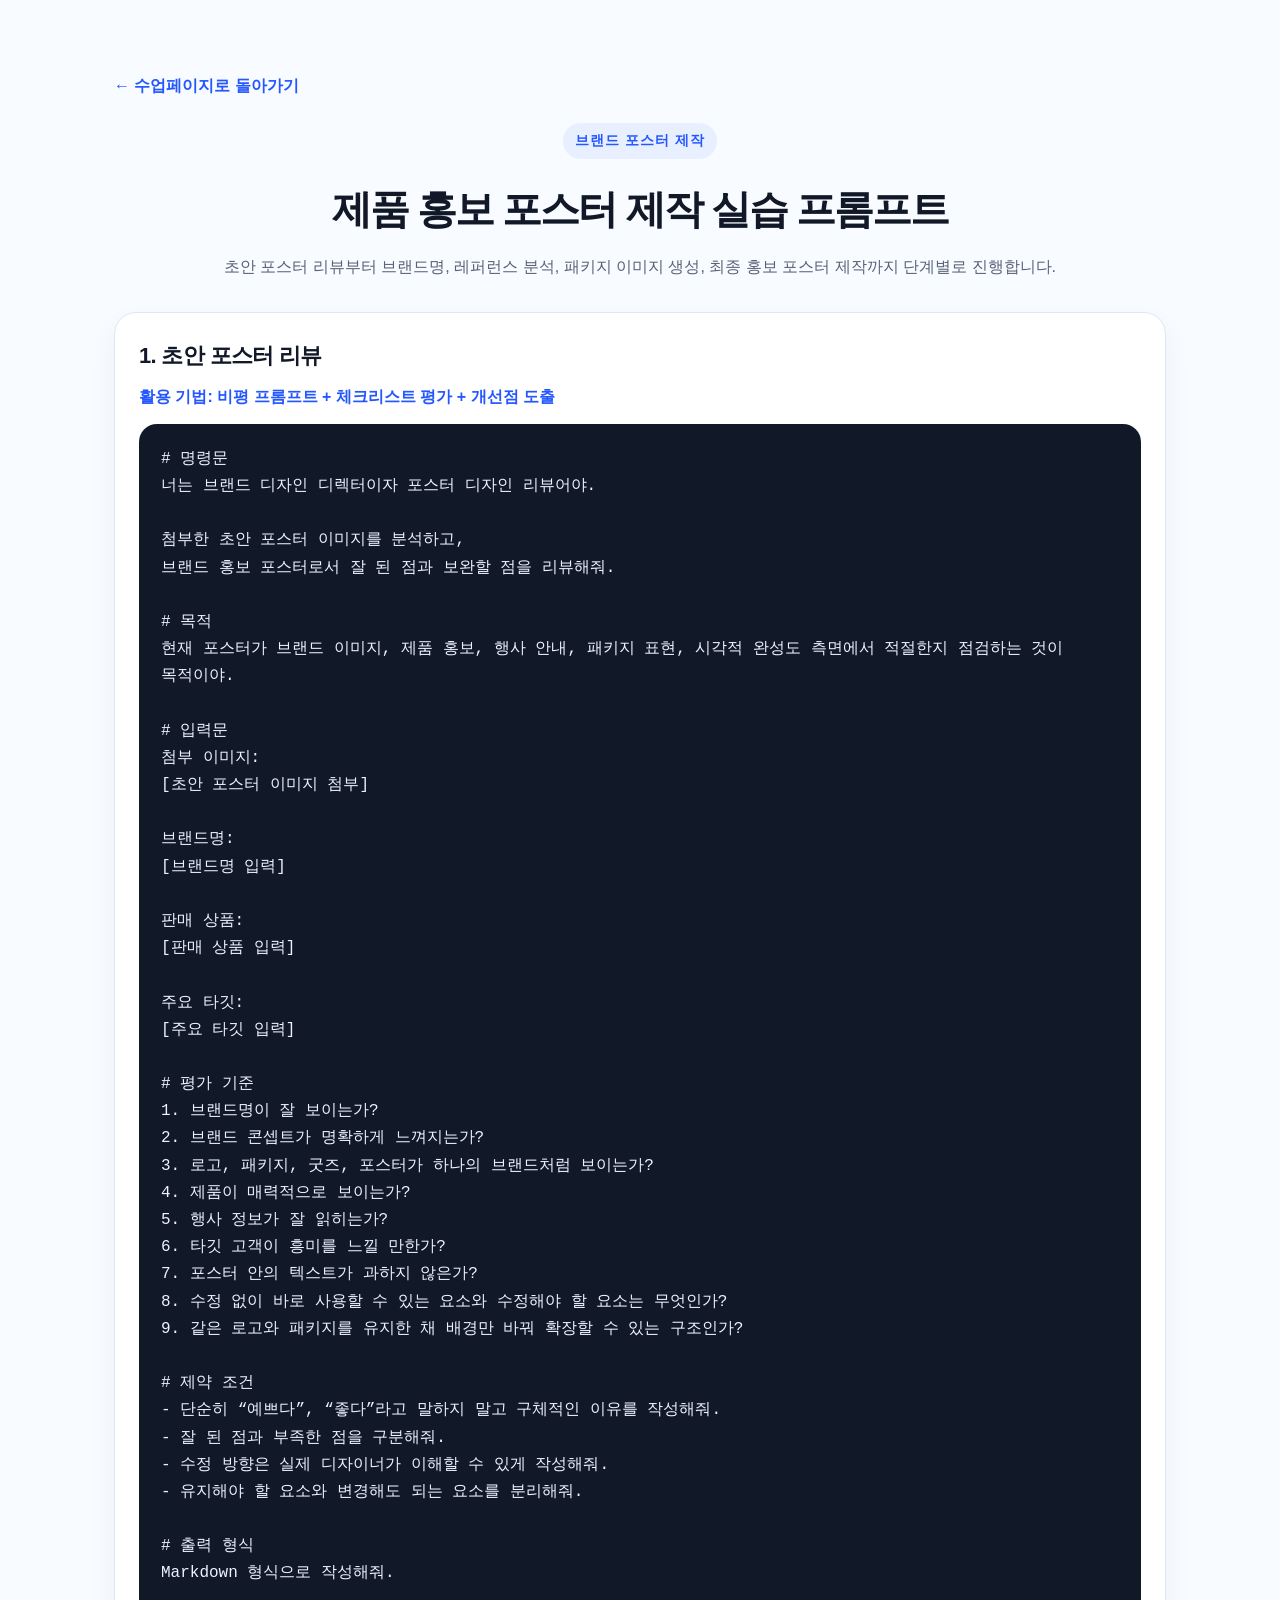
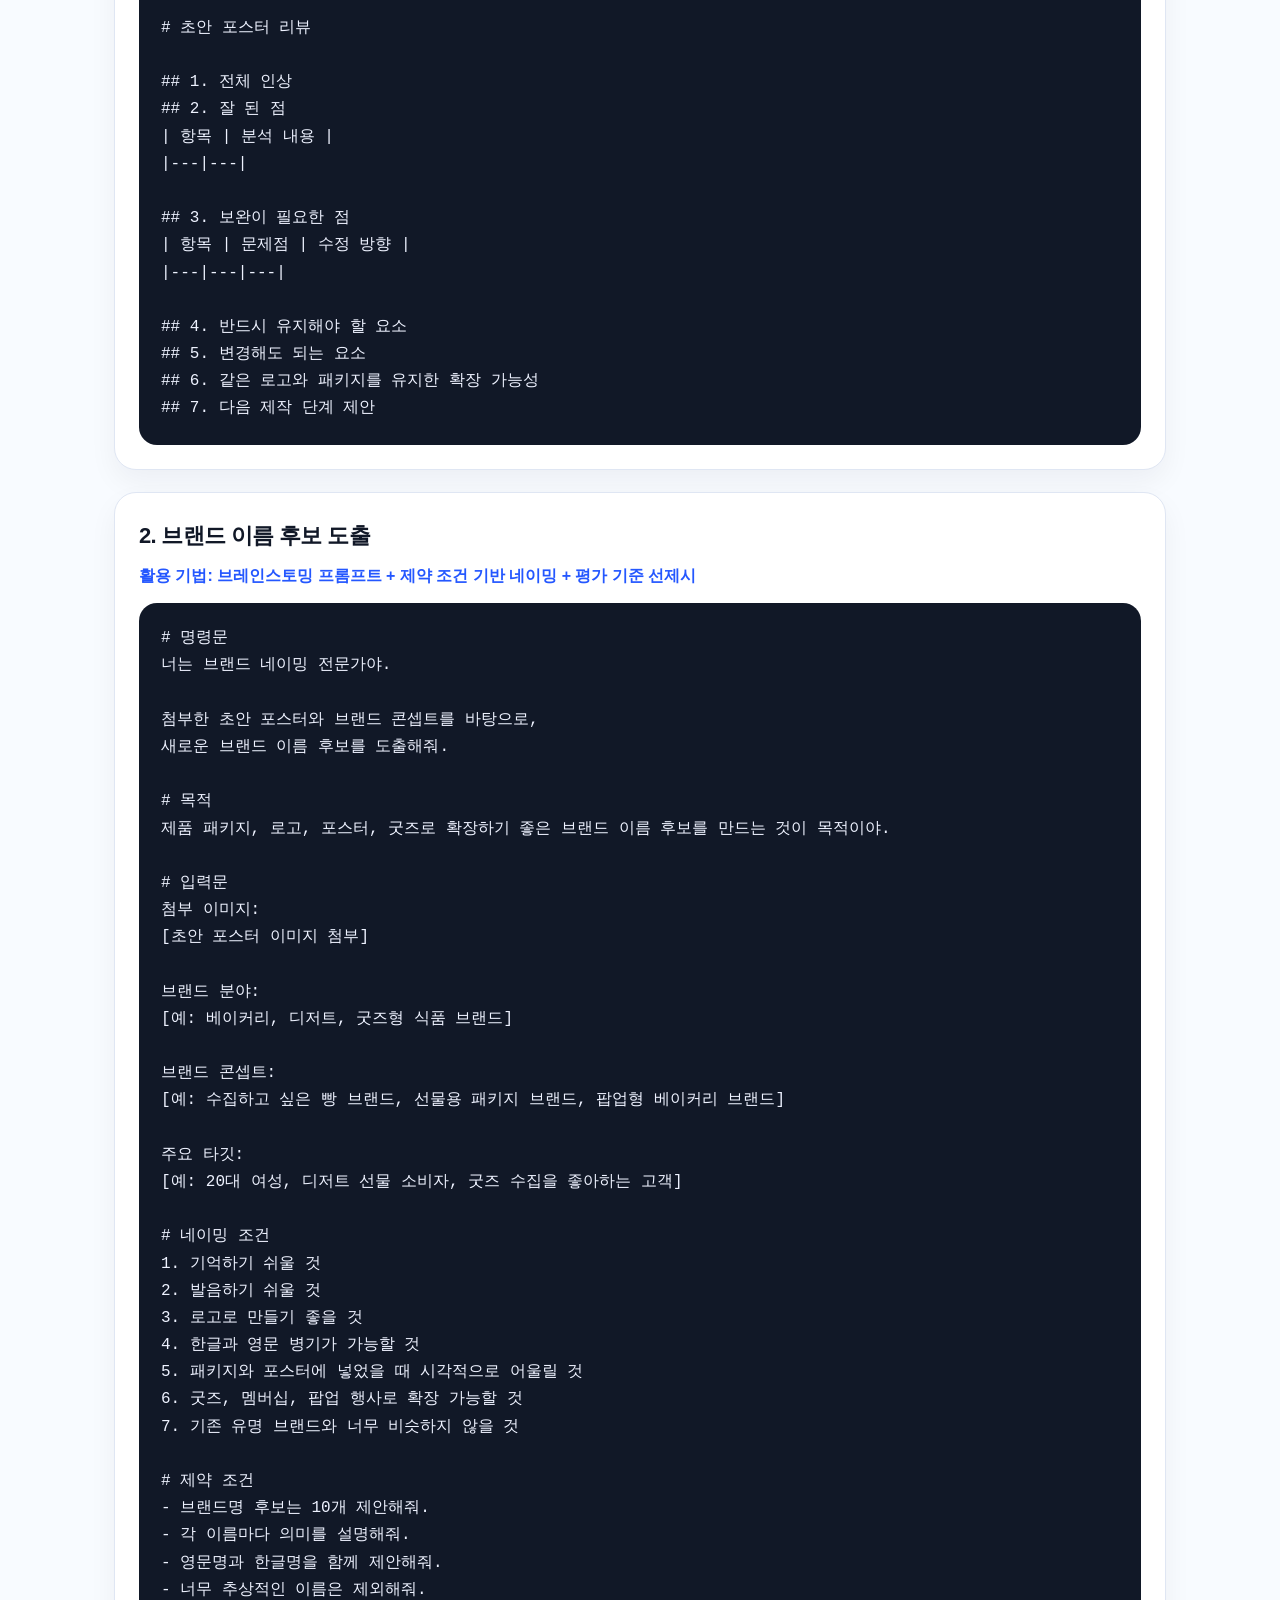
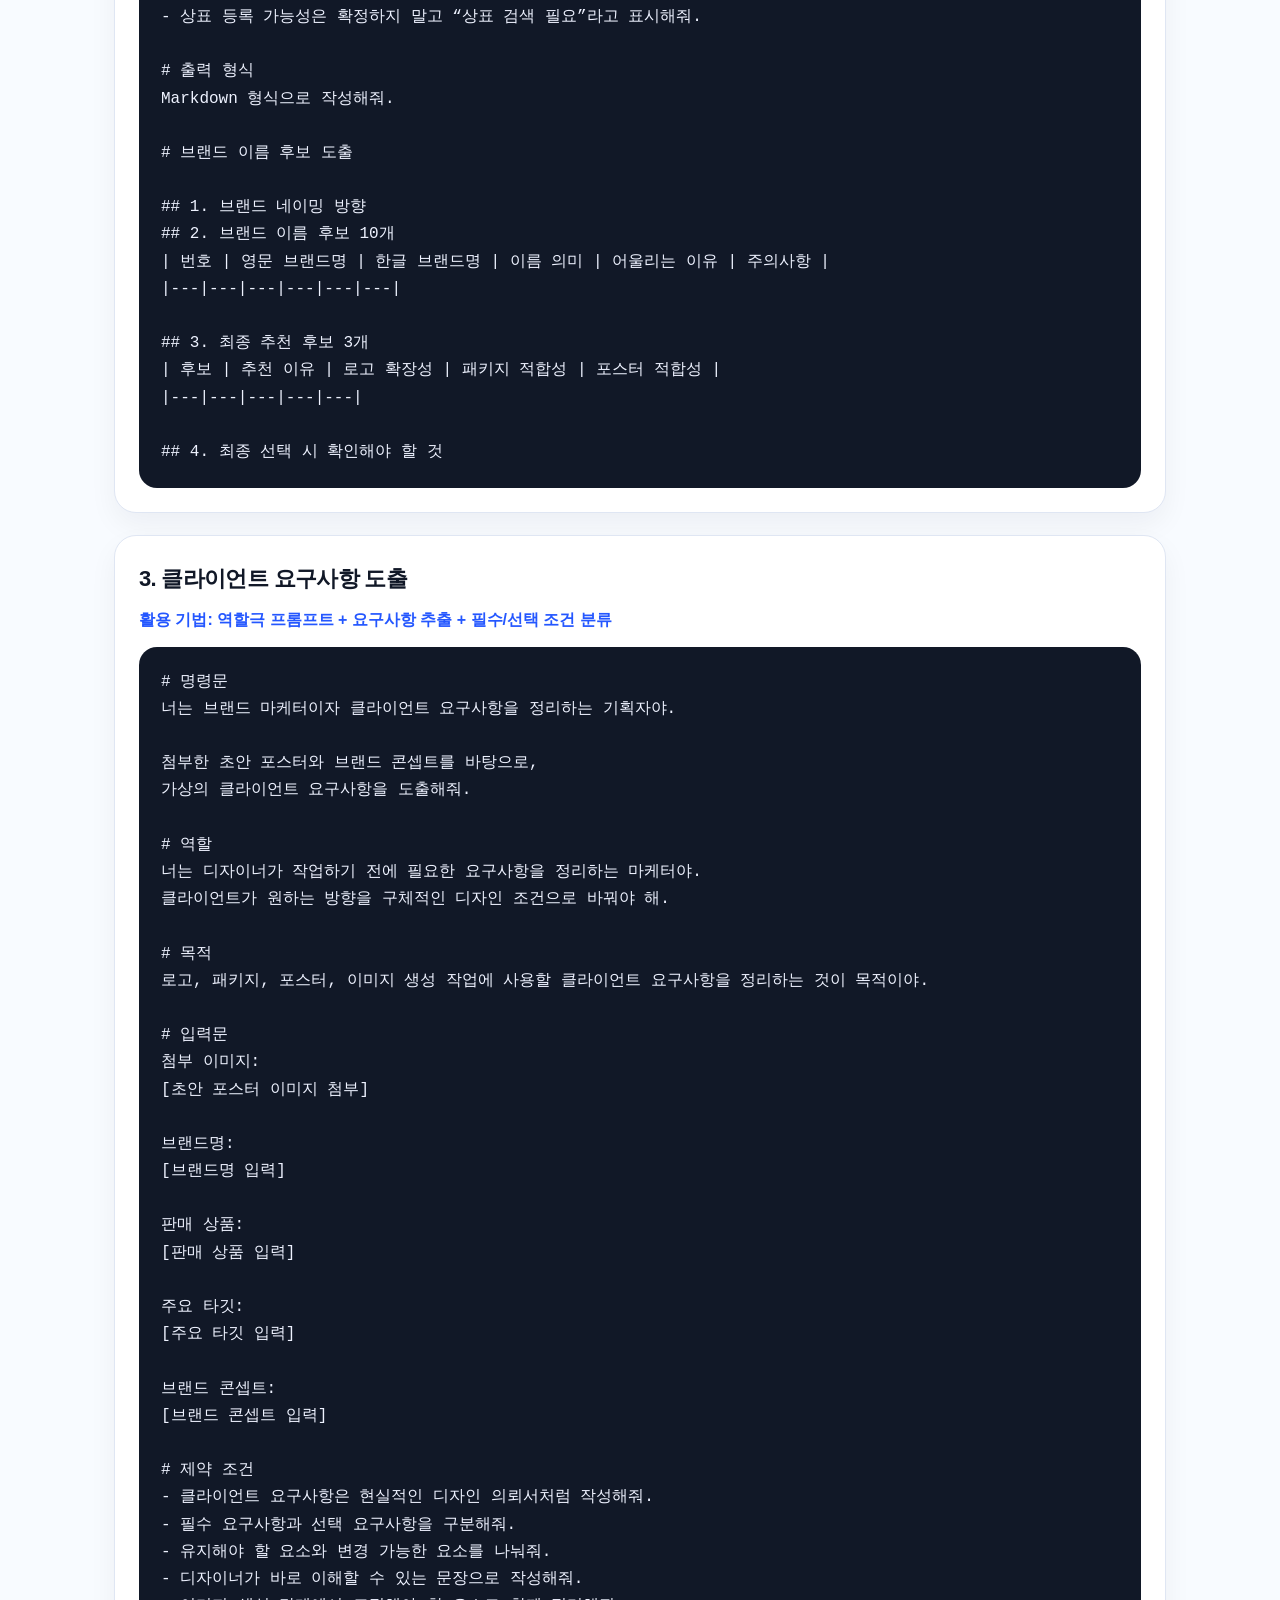
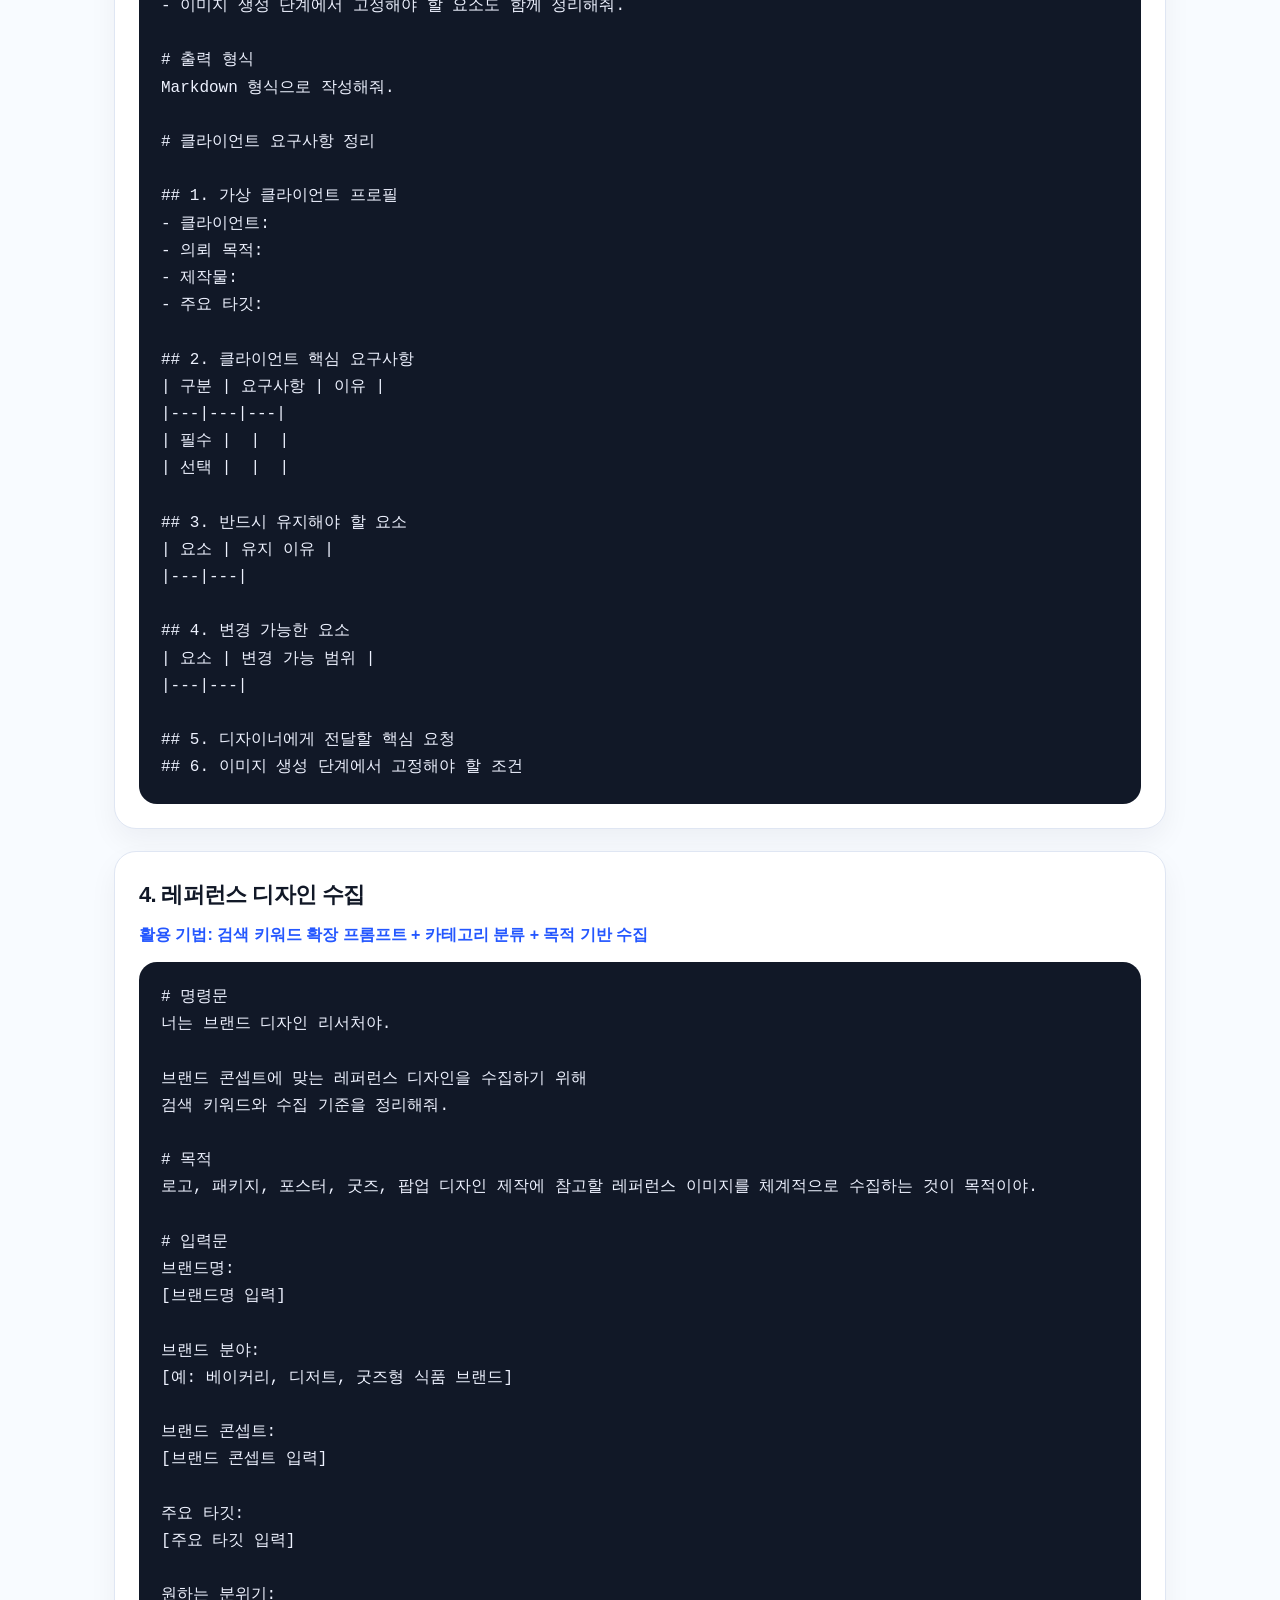
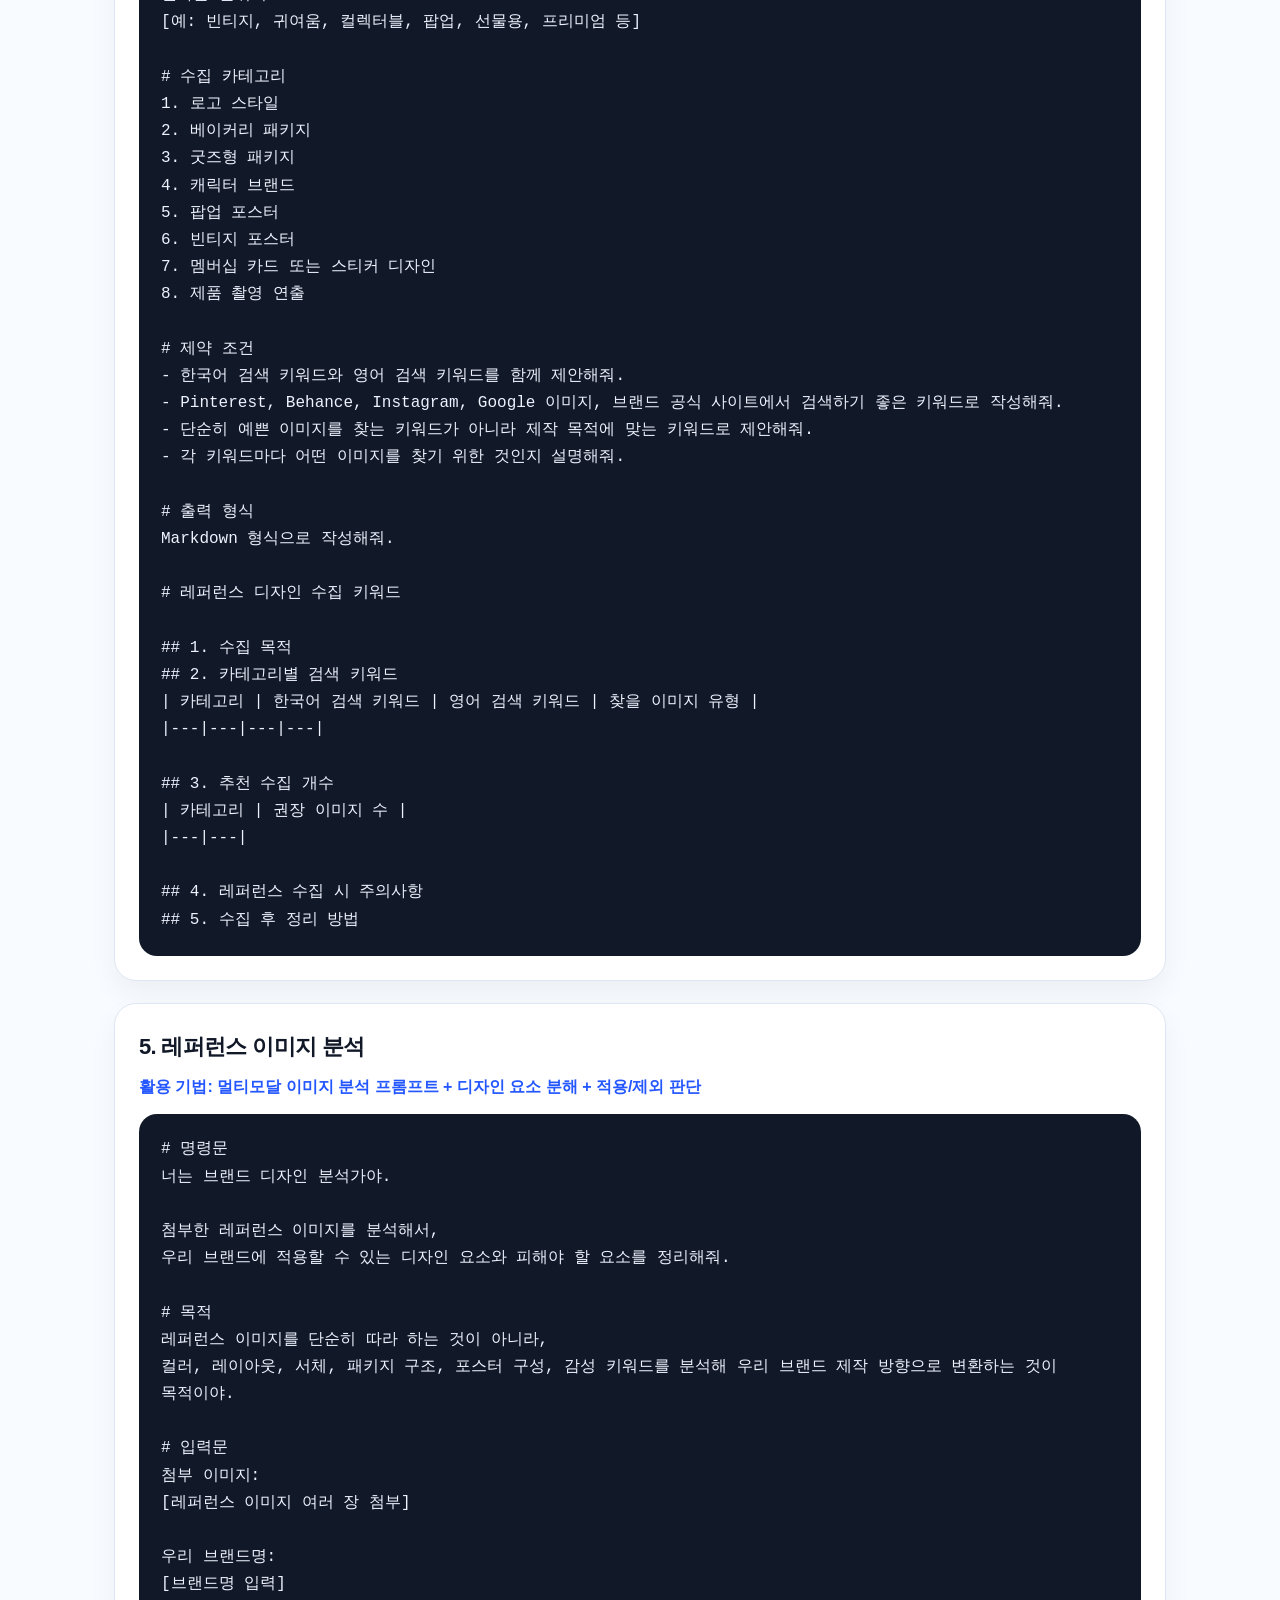
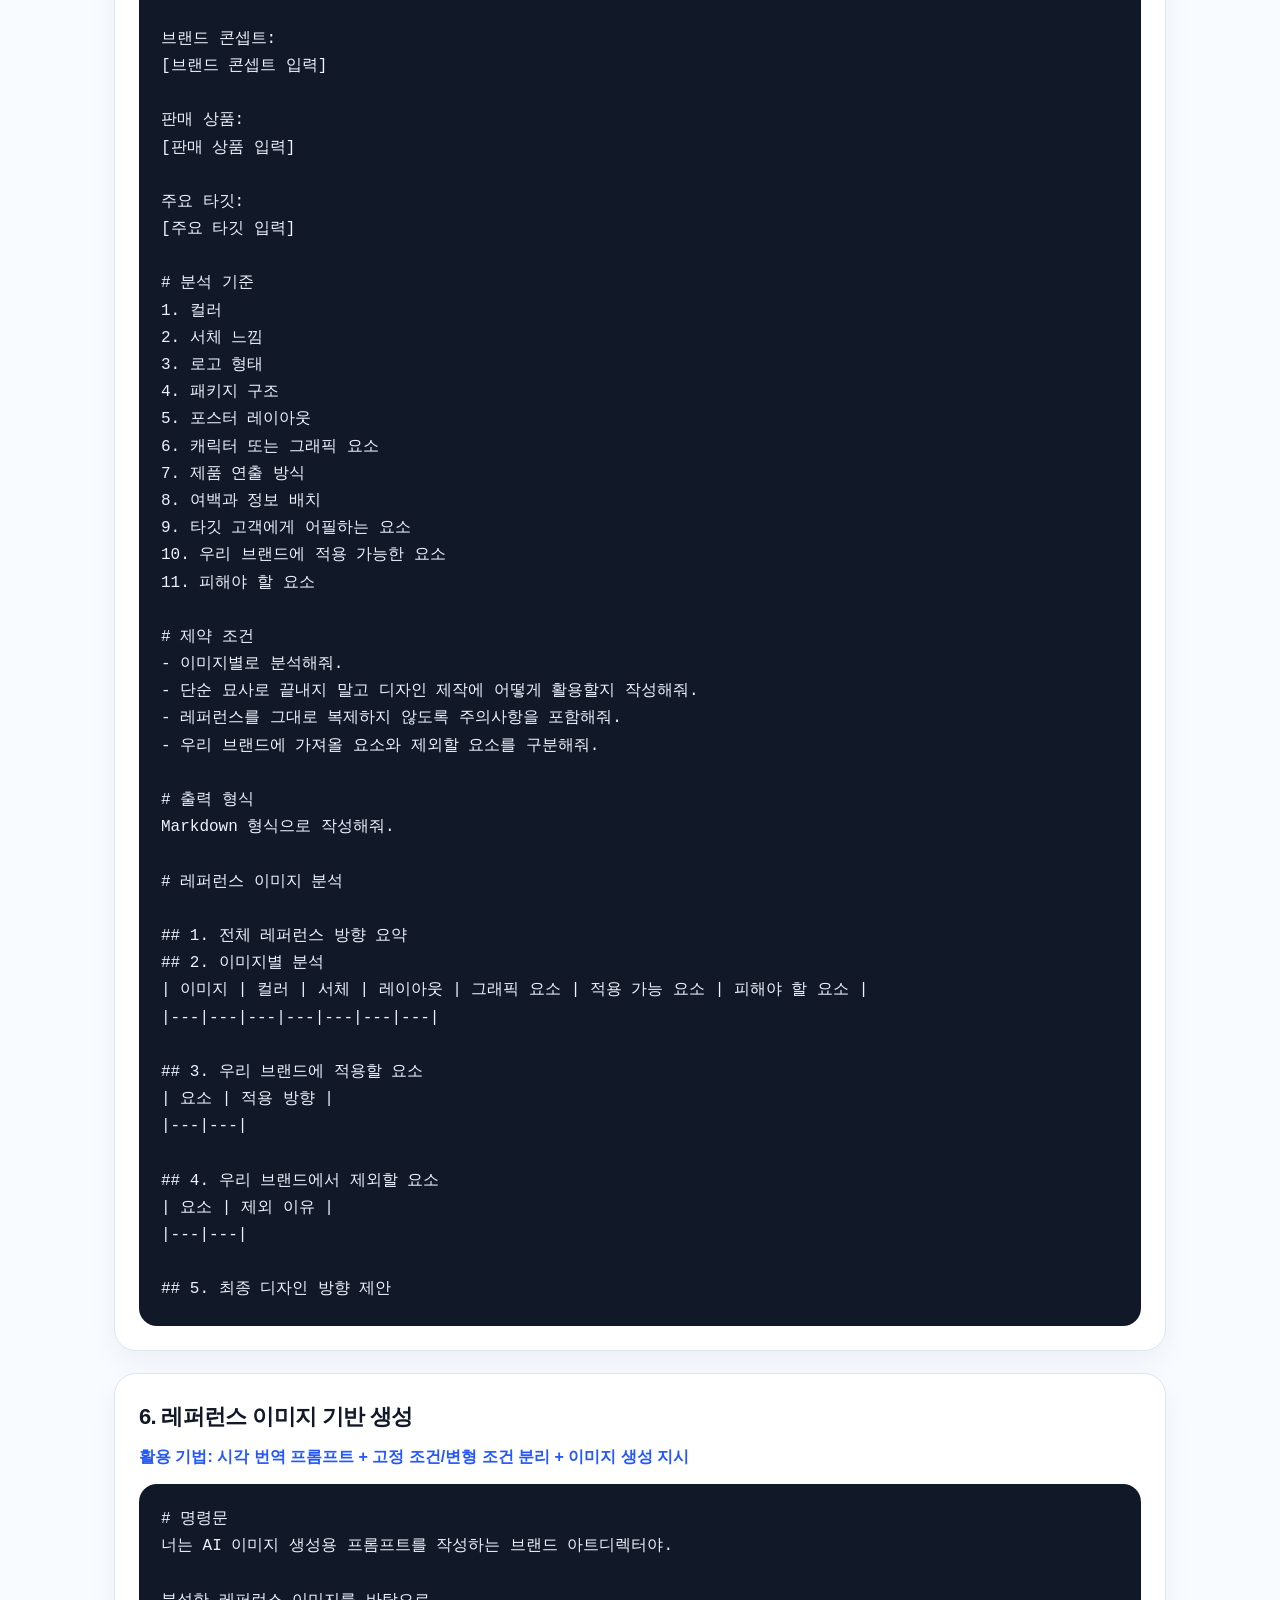
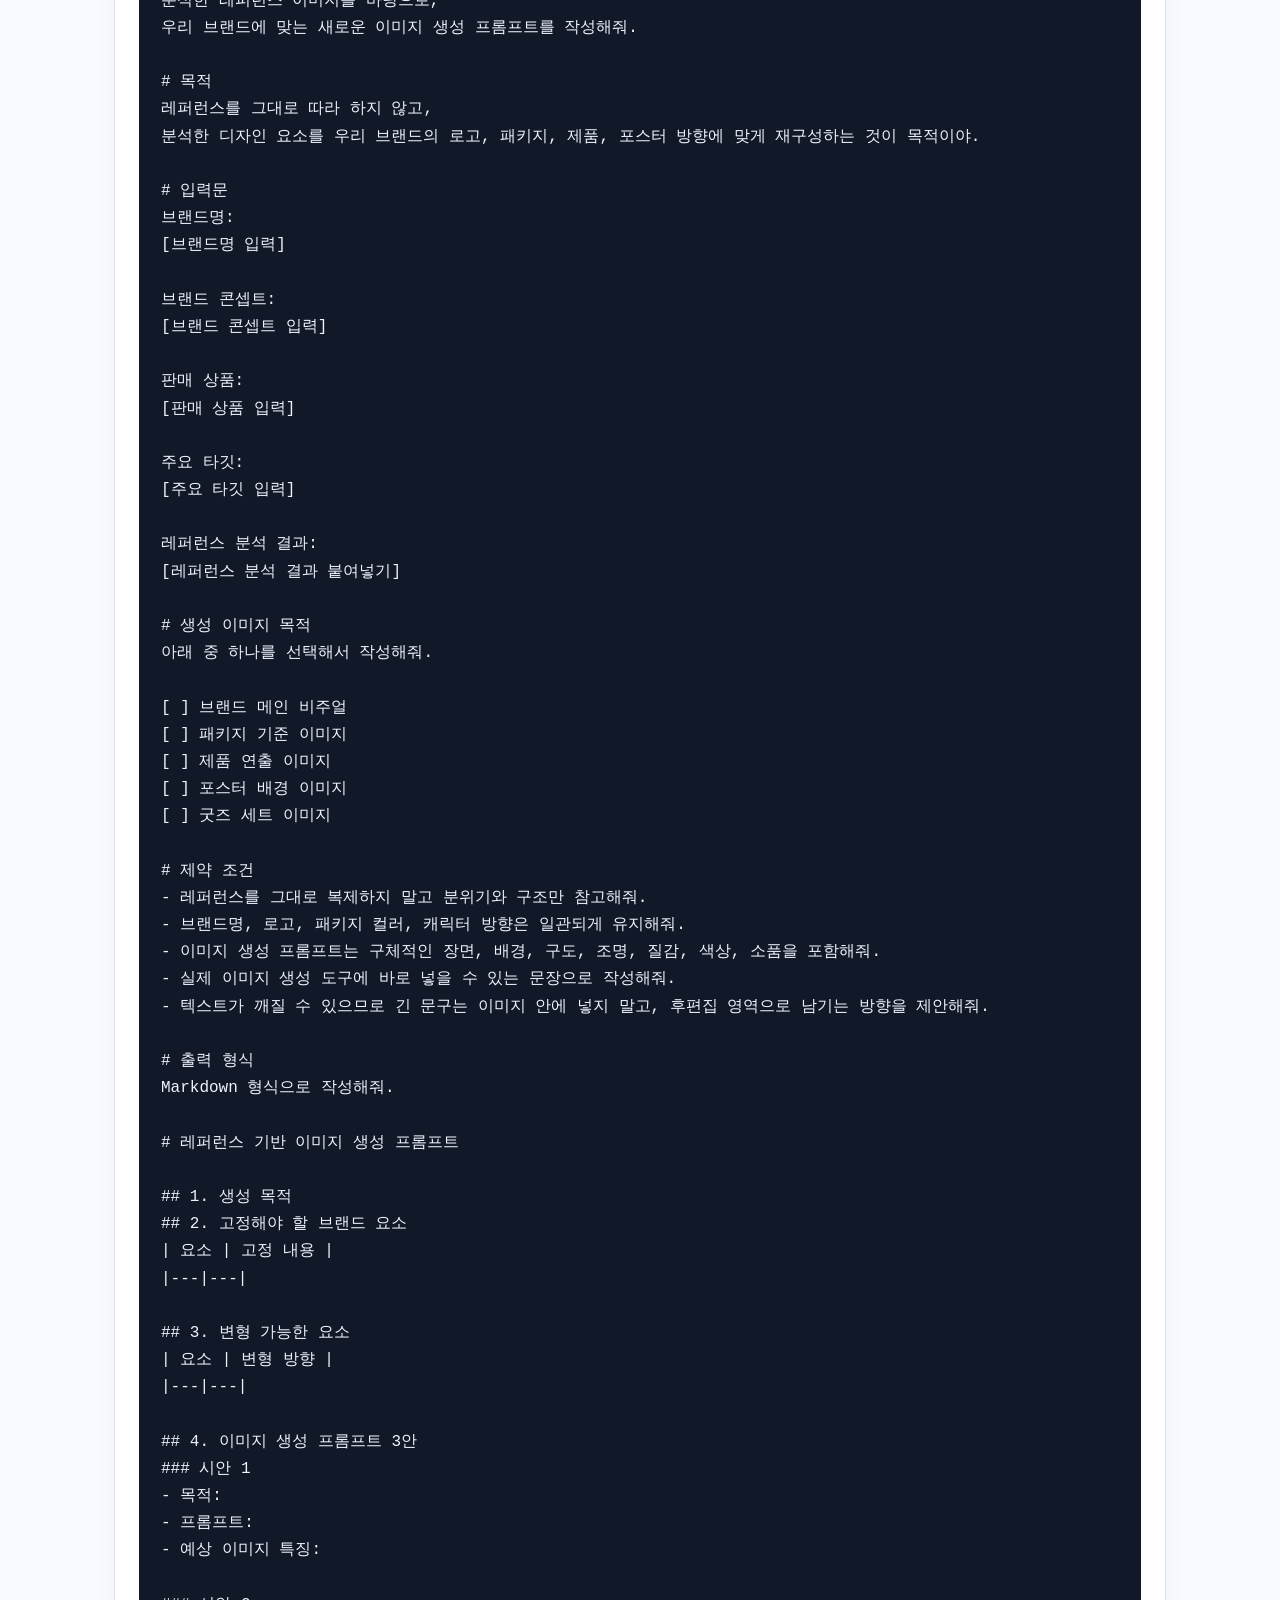
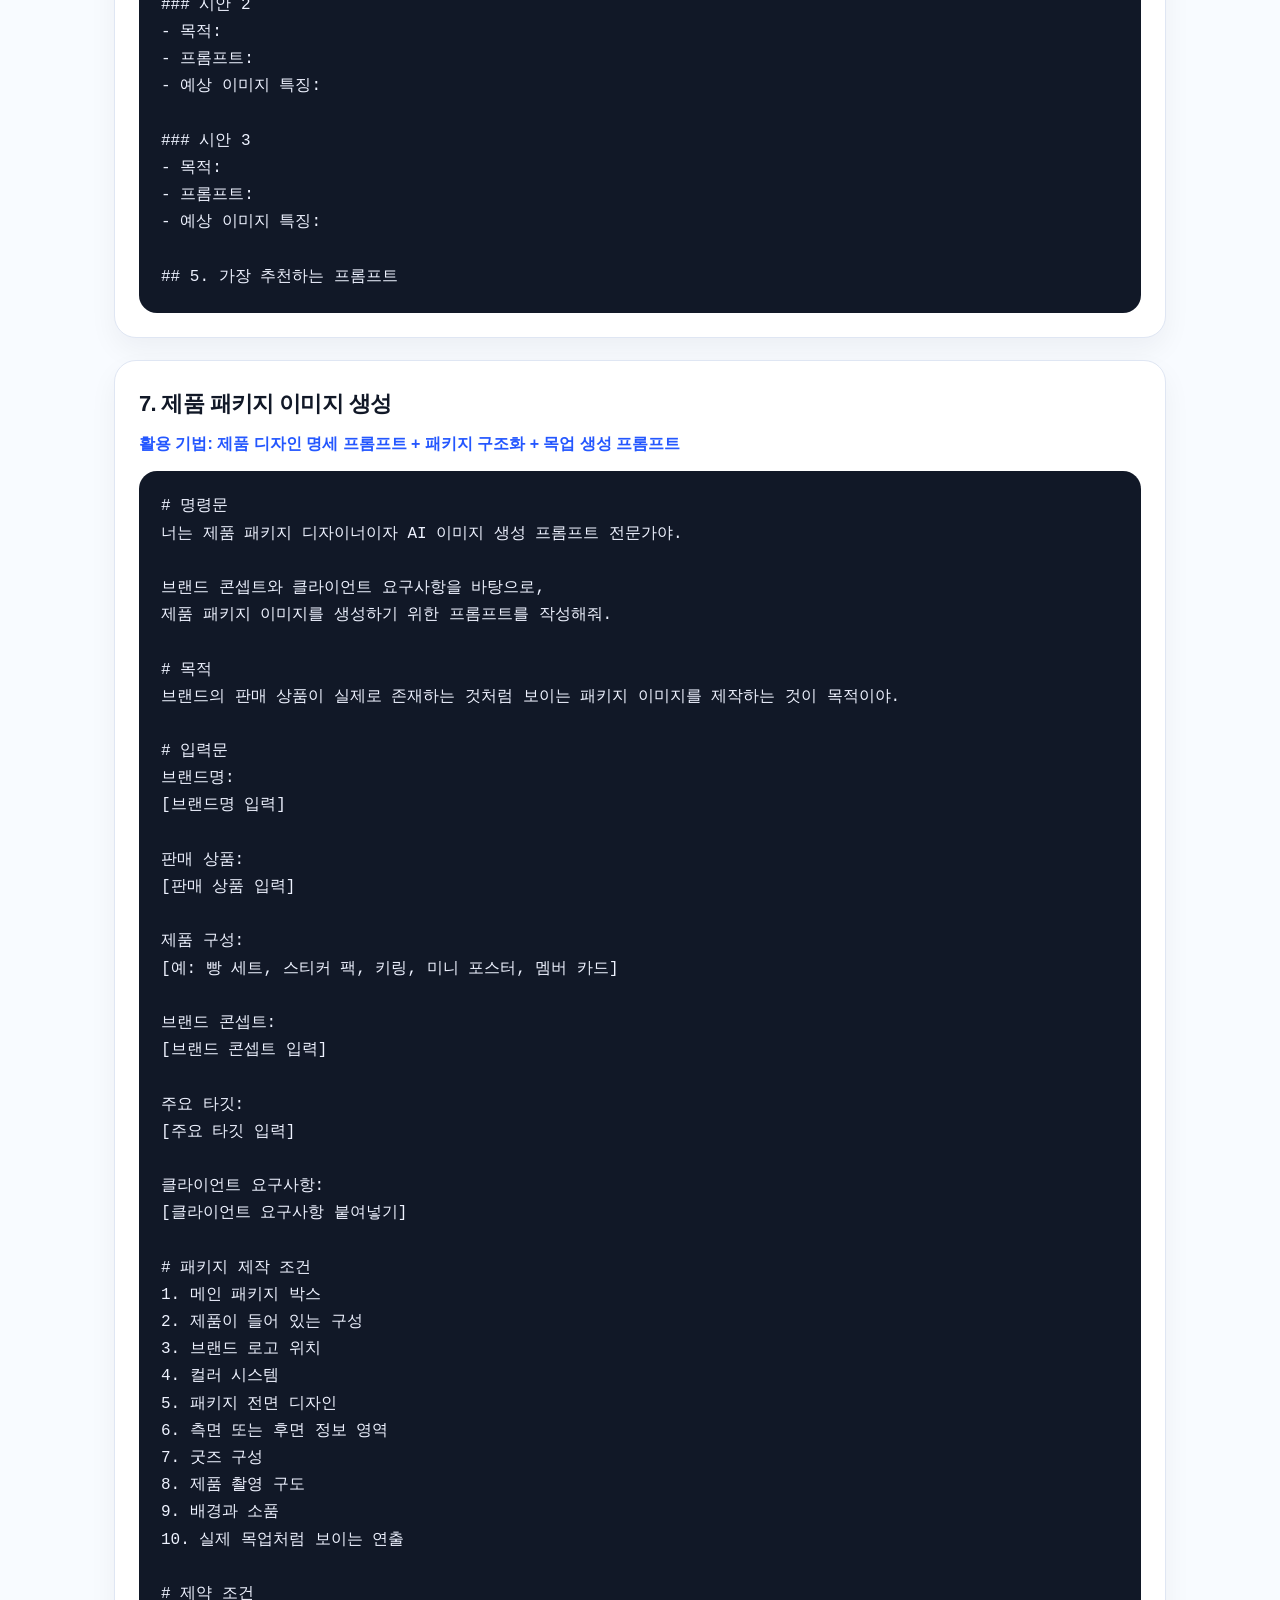
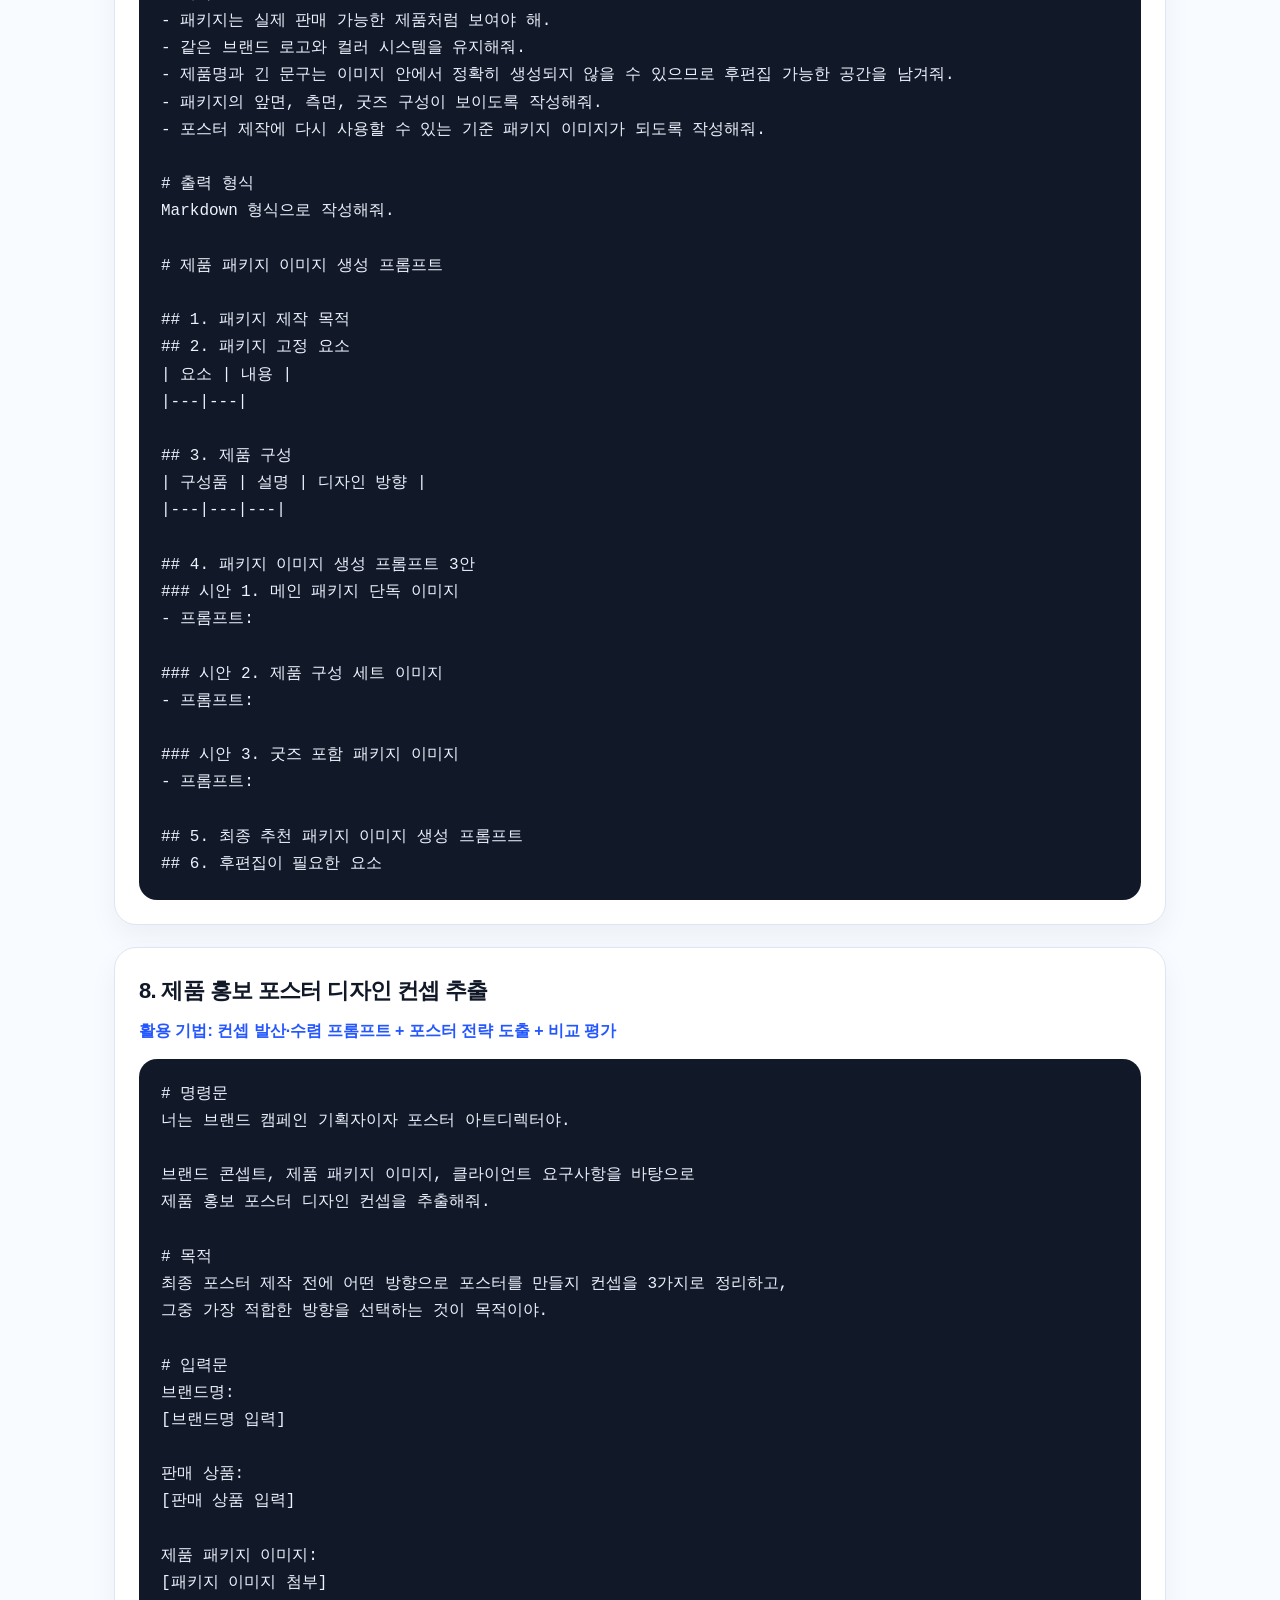
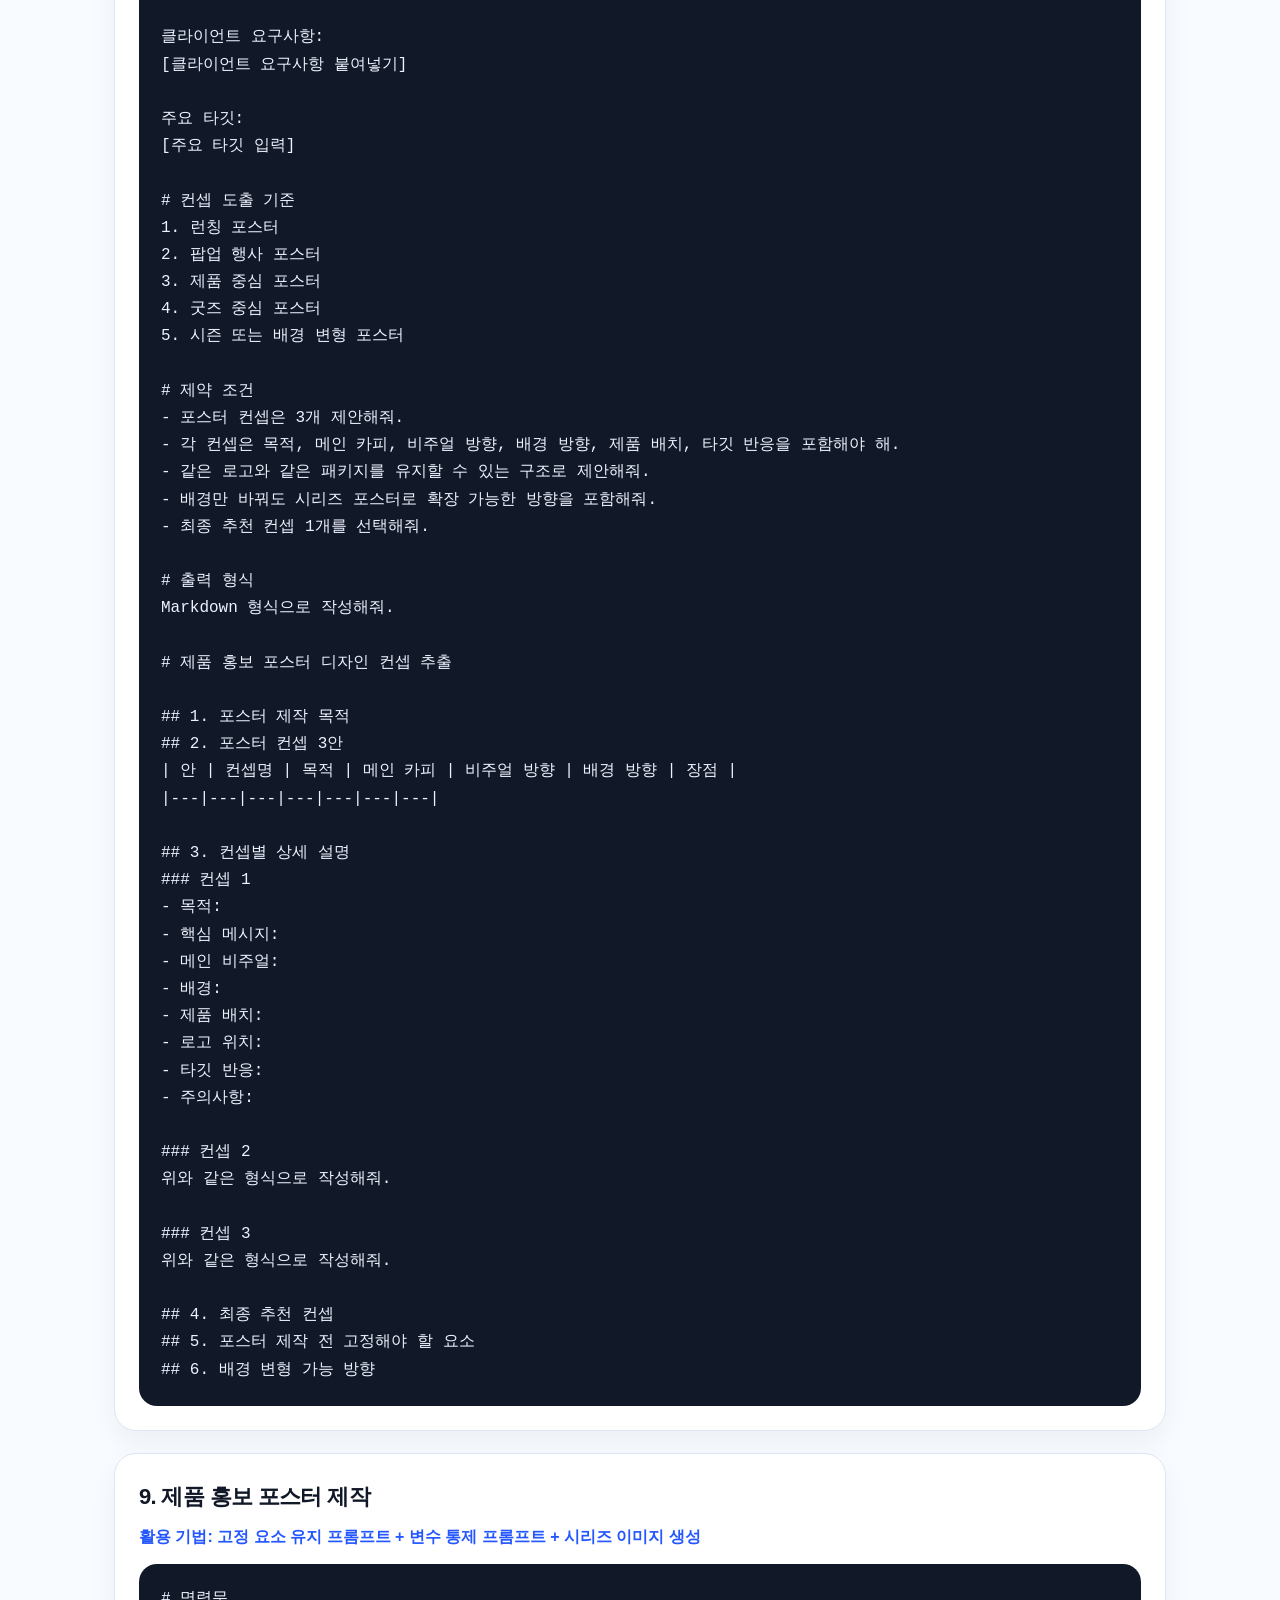
==== commit a96fa326: "Add poster production workflow prompts to lesson page" ====
--- a/brand-prompts.html
+++ b/brand-prompts.html
@@ -3,7 +3,7 @@
 <head>
   <meta charset="UTF-8" />
   <meta name="viewport" content="width=device-width, initial-scale=1.0" />
-  <title>브랜드 기획 실습 프롬프트</title>
+  <title>브랜드 포스터 제작 실습 프롬프트</title>
   <link rel="stylesheet" href="./style.css" />
   <style>
     body{background:#f8fbff}
@@ -15,366 +15,668 @@
     .back-link{display:inline-flex;margin-bottom:24px;text-decoration:none;color:#2457ff;font-weight:900}
     .prompt-wrap{display:grid;gap:22px}
     .prompt-block{padding:24px;border:1px solid #dfe6f3;border-radius:22px;background:#fff;box-shadow:0 12px 28px rgba(23,24,33,.05)}
-    .prompt-block h2{margin:0 0 14px;font-size:22px;letter-spacing:-.03em;color:#111827}
+    .prompt-block h2{margin:0 0 8px;font-size:22px;letter-spacing:-.03em;color:#111827}
+    .prompt-block .method{margin:0 0 14px;color:#2457ff;font-weight:900}
     .prompt-block pre{margin:0;white-space:pre-wrap;word-break:keep-all;background:#111827;color:#eef2ff;border-radius:18px;padding:22px;line-height:1.7;overflow:auto}
   </style>
 </head>
 <body>
   <main class="brand-prompt-page">
-    <a class="back-link" href="./index.html">← 기존 수업페이지로 돌아가기</a>
+    <a class="back-link" href="./index.html">← 수업페이지로 돌아가기</a>
     <section class="page-head">
-      <p class="eyebrow">브랜드 기획</p>
-      <h1>브랜드 기획 실습 프롬프트</h1>
-      <p>강사 제공 보고서를 기준으로 브랜드 후보 도출, 평가, 최종 선택, 사업계획서, 디자이너 전달용 제안서까지 단계별로 작성합니다.</p>
+      <p class="eyebrow">브랜드 포스터 제작</p>
+      <h1>제품 홍보 포스터 제작 실습 프롬프트</h1>
+      <p>초안 포스터 리뷰부터 브랜드명, 레퍼런스 분석, 패키지 이미지 생성, 최종 홍보 포스터 제작까지 단계별로 진행합니다.</p>
     </section>
 
     <section class="prompt-wrap">
       <article class="prompt-block">
-        <h2>프롬프트 1. 브랜드 후보 3개 도출</h2>
-        <pre><code># 명령문
-너는 20대 타깃 브랜드 기획자이자 브랜딩 리서치 전문가야.
-
-내가 첨부한 「한국 20대 타깃 브랜딩 후속 제작 심층 리서치 보고서」를 기반으로,
-새롭게 만들 수 있는 브랜드 후보 3개를 추천해줘.
-
-# 목적
-최종적으로 사업계획서, 디자인 제안서, 로고, 패키지, 포스터 제작으로 확장할 수 있는 브랜드 후보를 도출하는 것이 목적이야.
-
-# 입력문
-내 관심사:
-[여기에 입력]
-
-만들고 싶은 브랜드 방향:
-[예: 빵집, 카페, 디저트, 향수, 건강식, 문구, 굿즈, 라이프스타일 브랜드 등]
-
-# 제약 조건
-- 첨부한 PDF 보고서의 한국 20대 타깃 트렌드를 반드시 반영해줘.
-- 브랜드 후보는 반드시 3개를 제안해줘.
-- 각 후보는 서로 콘셉트가 겹치지 않게 작성해줘.
-- 각 후보는 브랜드명, 브랜드 분야, 주요 타깃, 제품/서비스, 차별화 포인트를 포함해야 해.
-- 로고, 패키지, 포스터로 확장 가능한 방향을 포함해줘.
-- 사업계획서로 발전 가능한 이유를 작성해줘.
-- 확인되지 않은 내용은 단정하지 말고 “추가 확인 필요”라고 표시해줘.
-
-# 출력 형식
-Markdown 형식으로 작성해줘.
-
-# 브랜드 후보 3개 제안
-
-## 1. 입력 관심사 요약
-
-## 2. 브랜드 후보 요약표
-
-| 후보 | 임시 브랜드명 | 브랜드 분야 | 핵심 콘셉트 | 주요 타깃 | 제품/서비스 | 차별화 포인트 |
+        <h2>1. 초안 포스터 리뷰</h2>
+        <p class="method">활용 기법: 비평 프롬프트 + 체크리스트 평가 + 개선점 도출</p>
+        <pre><code># 명령문
+너는 브랜드 디자인 디렉터이자 포스터 디자인 리뷰어야.
+
+첨부한 초안 포스터 이미지를 분석하고,
+브랜드 홍보 포스터로서 잘 된 점과 보완할 점을 리뷰해줘.
+
+# 목적
+현재 포스터가 브랜드 이미지, 제품 홍보, 행사 안내, 패키지 표현, 시각적 완성도 측면에서 적절한지 점검하는 것이 목적이야.
+
+# 입력문
+첨부 이미지:
+[초안 포스터 이미지 첨부]
+
+브랜드명:
+[브랜드명 입력]
+
+판매 상품:
+[판매 상품 입력]
+
+주요 타깃:
+[주요 타깃 입력]
+
+# 평가 기준
+1. 브랜드명이 잘 보이는가?
+2. 브랜드 콘셉트가 명확하게 느껴지는가?
+3. 로고, 패키지, 굿즈, 포스터가 하나의 브랜드처럼 보이는가?
+4. 제품이 매력적으로 보이는가?
+5. 행사 정보가 잘 읽히는가?
+6. 타깃 고객이 흥미를 느낄 만한가?
+7. 포스터 안의 텍스트가 과하지 않은가?
+8. 수정 없이 바로 사용할 수 있는 요소와 수정해야 할 요소는 무엇인가?
+9. 같은 로고와 패키지를 유지한 채 배경만 바꿔 확장할 수 있는 구조인가?
+
+# 제약 조건
+- 단순히 “예쁘다”, “좋다”라고 말하지 말고 구체적인 이유를 작성해줘.
+- 잘 된 점과 부족한 점을 구분해줘.
+- 수정 방향은 실제 디자이너가 이해할 수 있게 작성해줘.
+- 유지해야 할 요소와 변경해도 되는 요소를 분리해줘.
+
+# 출력 형식
+Markdown 형식으로 작성해줘.
+
+# 초안 포스터 리뷰
+
+## 1. 전체 인상
+## 2. 잘 된 점
+| 항목 | 분석 내용 |
+|---|---|
+
+## 3. 보완이 필요한 점
+| 항목 | 문제점 | 수정 방향 |
+|---|---|---|
+
+## 4. 반드시 유지해야 할 요소
+## 5. 변경해도 되는 요소
+## 6. 같은 로고와 패키지를 유지한 확장 가능성
+## 7. 다음 제작 단계 제안</code></pre>
+      </article>
+
+      <article class="prompt-block">
+        <h2>2. 브랜드 이름 후보 도출</h2>
+        <p class="method">활용 기법: 브레인스토밍 프롬프트 + 제약 조건 기반 네이밍 + 평가 기준 선제시</p>
+        <pre><code># 명령문
+너는 브랜드 네이밍 전문가야.
+
+첨부한 초안 포스터와 브랜드 콘셉트를 바탕으로,
+새로운 브랜드 이름 후보를 도출해줘.
+
+# 목적
+제품 패키지, 로고, 포스터, 굿즈로 확장하기 좋은 브랜드 이름 후보를 만드는 것이 목적이야.
+
+# 입력문
+첨부 이미지:
+[초안 포스터 이미지 첨부]
+
+브랜드 분야:
+[예: 베이커리, 디저트, 굿즈형 식품 브랜드]
+
+브랜드 콘셉트:
+[예: 수집하고 싶은 빵 브랜드, 선물용 패키지 브랜드, 팝업형 베이커리 브랜드]
+
+주요 타깃:
+[예: 20대 여성, 디저트 선물 소비자, 굿즈 수집을 좋아하는 고객]
+
+# 네이밍 조건
+1. 기억하기 쉬울 것
+2. 발음하기 쉬울 것
+3. 로고로 만들기 좋을 것
+4. 한글과 영문 병기가 가능할 것
+5. 패키지와 포스터에 넣었을 때 시각적으로 어울릴 것
+6. 굿즈, 멤버십, 팝업 행사로 확장 가능할 것
+7. 기존 유명 브랜드와 너무 비슷하지 않을 것
+
+# 제약 조건
+- 브랜드명 후보는 10개 제안해줘.
+- 각 이름마다 의미를 설명해줘.
+- 영문명과 한글명을 함께 제안해줘.
+- 너무 추상적인 이름은 제외해줘.
+- 상표 등록 가능성은 확정하지 말고 “상표 검색 필요”라고 표시해줘.
+
+# 출력 형식
+Markdown 형식으로 작성해줘.
+
+# 브랜드 이름 후보 도출
+
+## 1. 브랜드 네이밍 방향
+## 2. 브랜드 이름 후보 10개
+| 번호 | 영문 브랜드명 | 한글 브랜드명 | 이름 의미 | 어울리는 이유 | 주의사항 |
+|---|---|---|---|---|---|
+
+## 3. 최종 추천 후보 3개
+| 후보 | 추천 이유 | 로고 확장성 | 패키지 적합성 | 포스터 적합성 |
+|---|---|---|---|---|
+
+## 4. 최종 선택 시 확인해야 할 것</code></pre>
+      </article>
+
+      <article class="prompt-block">
+        <h2>3. 클라이언트 요구사항 도출</h2>
+        <p class="method">활용 기법: 역할극 프롬프트 + 요구사항 추출 + 필수/선택 조건 분류</p>
+        <pre><code># 명령문
+너는 브랜드 마케터이자 클라이언트 요구사항을 정리하는 기획자야.
+
+첨부한 초안 포스터와 브랜드 콘셉트를 바탕으로,
+가상의 클라이언트 요구사항을 도출해줘.
+
+# 역할
+너는 디자이너가 작업하기 전에 필요한 요구사항을 정리하는 마케터야.
+클라이언트가 원하는 방향을 구체적인 디자인 조건으로 바꿔야 해.
+
+# 목적
+로고, 패키지, 포스터, 이미지 생성 작업에 사용할 클라이언트 요구사항을 정리하는 것이 목적이야.
+
+# 입력문
+첨부 이미지:
+[초안 포스터 이미지 첨부]
+
+브랜드명:
+[브랜드명 입력]
+
+판매 상품:
+[판매 상품 입력]
+
+주요 타깃:
+[주요 타깃 입력]
+
+브랜드 콘셉트:
+[브랜드 콘셉트 입력]
+
+# 제약 조건
+- 클라이언트 요구사항은 현실적인 디자인 의뢰서처럼 작성해줘.
+- 필수 요구사항과 선택 요구사항을 구분해줘.
+- 유지해야 할 요소와 변경 가능한 요소를 나눠줘.
+- 디자이너가 바로 이해할 수 있는 문장으로 작성해줘.
+- 이미지 생성 단계에서 고정해야 할 요소도 함께 정리해줘.
+
+# 출력 형식
+Markdown 형식으로 작성해줘.
+
+# 클라이언트 요구사항 정리
+
+## 1. 가상 클라이언트 프로필
+- 클라이언트:
+- 의뢰 목적:
+- 제작물:
+- 주요 타깃:
+
+## 2. 클라이언트 핵심 요구사항
+| 구분 | 요구사항 | 이유 |
+|---|---|---|
+| 필수 |  |  |
+| 선택 |  |  |
+
+## 3. 반드시 유지해야 할 요소
+| 요소 | 유지 이유 |
+|---|---|
+
+## 4. 변경 가능한 요소
+| 요소 | 변경 가능 범위 |
+|---|---|
+
+## 5. 디자이너에게 전달할 핵심 요청
+## 6. 이미지 생성 단계에서 고정해야 할 조건</code></pre>
+      </article>
+
+      <article class="prompt-block">
+        <h2>4. 레퍼런스 디자인 수집</h2>
+        <p class="method">활용 기법: 검색 키워드 확장 프롬프트 + 카테고리 분류 + 목적 기반 수집</p>
+        <pre><code># 명령문
+너는 브랜드 디자인 리서처야.
+
+브랜드 콘셉트에 맞는 레퍼런스 디자인을 수집하기 위해
+검색 키워드와 수집 기준을 정리해줘.
+
+# 목적
+로고, 패키지, 포스터, 굿즈, 팝업 디자인 제작에 참고할 레퍼런스 이미지를 체계적으로 수집하는 것이 목적이야.
+
+# 입력문
+브랜드명:
+[브랜드명 입력]
+
+브랜드 분야:
+[예: 베이커리, 디저트, 굿즈형 식품 브랜드]
+
+브랜드 콘셉트:
+[브랜드 콘셉트 입력]
+
+주요 타깃:
+[주요 타깃 입력]
+
+원하는 분위기:
+[예: 빈티지, 귀여움, 컬렉터블, 팝업, 선물용, 프리미엄 등]
+
+# 수집 카테고리
+1. 로고 스타일
+2. 베이커리 패키지
+3. 굿즈형 패키지
+4. 캐릭터 브랜드
+5. 팝업 포스터
+6. 빈티지 포스터
+7. 멤버십 카드 또는 스티커 디자인
+8. 제품 촬영 연출
+
+# 제약 조건
+- 한국어 검색 키워드와 영어 검색 키워드를 함께 제안해줘.
+- Pinterest, Behance, Instagram, Google 이미지, 브랜드 공식 사이트에서 검색하기 좋은 키워드로 작성해줘.
+- 단순히 예쁜 이미지를 찾는 키워드가 아니라 제작 목적에 맞는 키워드로 제안해줘.
+- 각 키워드마다 어떤 이미지를 찾기 위한 것인지 설명해줘.
+
+# 출력 형식
+Markdown 형식으로 작성해줘.
+
+# 레퍼런스 디자인 수집 키워드
+
+## 1. 수집 목적
+## 2. 카테고리별 검색 키워드
+| 카테고리 | 한국어 검색 키워드 | 영어 검색 키워드 | 찾을 이미지 유형 |
+|---|---|---|---|
+
+## 3. 추천 수집 개수
+| 카테고리 | 권장 이미지 수 |
+|---|---|
+
+## 4. 레퍼런스 수집 시 주의사항
+## 5. 수집 후 정리 방법</code></pre>
+      </article>
+
+      <article class="prompt-block">
+        <h2>5. 레퍼런스 이미지 분석</h2>
+        <p class="method">활용 기법: 멀티모달 이미지 분석 프롬프트 + 디자인 요소 분해 + 적용/제외 판단</p>
+        <pre><code># 명령문
+너는 브랜드 디자인 분석가야.
+
+첨부한 레퍼런스 이미지를 분석해서,
+우리 브랜드에 적용할 수 있는 디자인 요소와 피해야 할 요소를 정리해줘.
+
+# 목적
+레퍼런스 이미지를 단순히 따라 하는 것이 아니라,
+컬러, 레이아웃, 서체, 패키지 구조, 포스터 구성, 감성 키워드를 분석해 우리 브랜드 제작 방향으로 변환하는 것이 목적이야.
+
+# 입력문
+첨부 이미지:
+[레퍼런스 이미지 여러 장 첨부]
+
+우리 브랜드명:
+[브랜드명 입력]
+
+브랜드 콘셉트:
+[브랜드 콘셉트 입력]
+
+판매 상품:
+[판매 상품 입력]
+
+주요 타깃:
+[주요 타깃 입력]
+
+# 분석 기준
+1. 컬러
+2. 서체 느낌
+3. 로고 형태
+4. 패키지 구조
+5. 포스터 레이아웃
+6. 캐릭터 또는 그래픽 요소
+7. 제품 연출 방식
+8. 여백과 정보 배치
+9. 타깃 고객에게 어필하는 요소
+10. 우리 브랜드에 적용 가능한 요소
+11. 피해야 할 요소
+
+# 제약 조건
+- 이미지별로 분석해줘.
+- 단순 묘사로 끝내지 말고 디자인 제작에 어떻게 활용할지 작성해줘.
+- 레퍼런스를 그대로 복제하지 않도록 주의사항을 포함해줘.
+- 우리 브랜드에 가져올 요소와 제외할 요소를 구분해줘.
+
+# 출력 형식
+Markdown 형식으로 작성해줘.
+
+# 레퍼런스 이미지 분석
+
+## 1. 전체 레퍼런스 방향 요약
+## 2. 이미지별 분석
+| 이미지 | 컬러 | 서체 | 레이아웃 | 그래픽 요소 | 적용 가능 요소 | 피해야 할 요소 |
 |---|---|---|---|---|---|---|
 
-## 3. 후보별 상세 설명
-각 후보마다 아래 항목을 작성해줘.
-
-- 임시 브랜드명:
-- 브랜드 한 줄 정의:
-- 주요 타깃:
-- 제품 또는 서비스:
-- 해결할 문제 또는 니즈:
-- 20대 타깃 트렌드와의 연결성:
-- 로고 확장 방향:
-- 패키지 확장 방향:
-- 포스터 확장 방향:
-- 사업계획서로 발전 가능한 이유:
-- 보완이 필요한 점:
-
-## 4. 세 후보의 차이점 요약</code></pre>
-      </article>
-
-      <article class="prompt-block">
-        <h2>프롬프트 2. 브랜드 후보 평가</h2>
-        <pre><code># 명령문
-너는 브랜드 전략 평가자이자 디자인 제안서 검토자야.
-
-앞에서 도출한 브랜드 후보 3개를 평가해줘.
-
-# 목적
-브랜드 후보 3개 중 어떤 후보가 사업계획서와 디자인 제안서로 발전하기 좋은지 판단하기 위해 평가표를 작성하는 것이 목적이야.
-
-# 입력문
-아래는 앞 단계에서 도출한 브랜드 후보 3개야.
-
-[브랜드 후보 3개 결과물을 여기에 붙여넣기]
-
-# 평가 기준
-각 후보를 아래 기준으로 1점부터 5점까지 평가해줘.
-
-1점: 매우 부족
-2점: 부족
-3점: 보통
-4점: 우수
-5점: 매우 우수
-
-평가 항목은 다음과 같아.
-
-1. 20대 타깃 적합성
-2. 리서치 자료와의 연결성
-3. 브랜드 콘셉트 명확성
-4. 제품/서비스 구체성
-5. 사업계획서 작성 가능성
-6. 기존 브랜드와의 차별화 가능성
-7. 로고 디자인 확장성
-8. 패키지 디자인 확장성
-9. 포스터 디자인 확장성
-10. SNS·숏폼 확산 가능성
-11. 운영 현실성
-12. 법적·상표·저작권 리스크 관리 가능성
-
-# 제약 조건
-- 점수만 작성하지 말고 반드시 이유를 함께 작성해줘.
-- 모든 후보를 동일한 기준으로 평가해줘.
-- 리스크가 있는 후보는 리스크를 명확히 표시해줘.
-- 최종 선택은 아직 하지 말고 평가 결과까지만 작성해줘.
-
-# 출력 형식
-Markdown 형식으로 작성해줘.
-
-# 브랜드 후보 평가표
-
-## 1. 후보별 정량 평가
-
-| 평가 항목 | 후보 1 | 후보 2 | 후보 3 |
-|---|---:|---:|---:|
-| 20대 타깃 적합성 |  |  |  |
-| 리서치 자료와의 연결성 |  |  |  |
-| 브랜드 콘셉트 명확성 |  |  |  |
-| 제품/서비스 구체성 |  |  |  |
-| 사업계획서 작성 가능성 |  |  |  |
-| 차별화 가능성 |  |  |  |
-| 로고 확장성 |  |  |  |
-| 패키지 확장성 |  |  |  |
-| 포스터 확장성 |  |  |  |
-| SNS·숏폼 확산 가능성 |  |  |  |
-| 운영 현실성 |  |  |  |
-| 리스크 관리 가능성 |  |  |  |
-| 총점 |  |  |  |
-
-## 2. 후보별 상세 평가
-각 후보마다 아래 항목을 작성해줘.
-
-- 강점:
-- 약점:
-- 디자인 확장 가능성:
-- 사업계획서 작성 가능성:
-- 주의해야 할 리스크:
-- 보완하면 좋아질 점:
-
-## 3. 평가 결과 요약</code></pre>
-      </article>
-
-      <article class="prompt-block">
-        <h2>프롬프트 3. 최종 브랜드 아이디어 1개 선택</h2>
-        <pre><code># 명령문
-너는 브랜드 전략 디렉터이자 공단 사업계획서·디자인 제안서 작성 전문가야.
-
-앞에서 평가한 브랜드 후보 3개 중에서 최종적으로 발전시킬 브랜드 아이디어 1개를 추천해줘.
-
-# 목적
-최종 브랜드 아이디어 1개를 선택하고,
-그 이유를 사업계획서와 디자인 제안서로 이어질 수 있게 정리하는 것이 목적이야.
-
-# 입력문
-아래는 브랜드 후보 3개와 평가표야.
-
-[브랜드 후보 3개 결과물 붙여넣기]
-
-[브랜드 후보 평가표 붙여넣기]
-
-# 최종 선택 기준
-최종 브랜드는 아래 기준을 종합해서 선택해줘.
-
-1. 20대 타깃에게 명확하게 어필할 수 있는가?
-2. 사업계획서로 작성하기 쉬운가?
-3. 제품 또는 서비스가 구체적인가?
-4. 로고, 패키지, 포스터로 확장하기 좋은가?
-5. SNS와 숏폼 콘텐츠로 확산하기 좋은가?
-6. 기존 브랜드와 차별화 가능성이 있는가?
-7. 실제 운영 가능성이 있는가?
-8. 법적·상표·저작권 리스크가 비교적 낮은가?
-9. 수업 결과물로 완성도가 높게 나올 가능성이 있는가?
-
-# 제약 조건
-- 최종 브랜드는 반드시 1개만 추천해줘.
-- 총점이 가장 높더라도 리스크가 크면 그 이유를 설명하고 다른 후보를 추천할 수 있어.
-- 추천하지 않은 후보 2개도 왜 선택하지 않았는지 설명해줘.
-- 최종 브랜드 아이디어는 한 문장으로 정리해줘.
-- 브랜드명은 임시 이름으로 제안하되, 상표 검토가 필요하다고 표시해줘.
-
-# 출력 형식
-Markdown 형식으로 작성해줘.
-
-# 최종 브랜드 아이디어 선택
-
-## 1. 최종 추천 브랜드
-- 최종 추천 후보:
-- 임시 브랜드명:
-- 브랜드 분야:
-- 주요 타깃:
-- 제품/서비스 형태:
-
-## 2. 최종 선택 이유 요약
-## 3. 최종 브랜드 한 문장 정의
-## 4. 추천하지 않은 후보와 이유
-## 5. 사업계획서로 이어질 방향
-## 6. 디자인 제안서로 이어질 방향
-## 7. 다음 단계에서 추가로 확인해야 할 정보</code></pre>
-      </article>
-
-      <article class="prompt-block">
-        <h2>프롬프트 4. 중소벤처기업진흥공단 제출용 사업계획서 작성</h2>
-        <pre><code># 명령문
-너는 중소벤처기업진흥공단 제출용 사업계획서를 작성하는 창업 컨설턴트야.
-
-앞에서 선정한 최종 브랜드 아이디어와 판매 상품을 바탕으로,
-중소벤처기업진흥공단에 제출할 수 있는 형식의 사업계획서 초안을 작성해줘.
-
-# 목적
-최종 브랜드 아이디어를 기반으로 사업의 시장성, 고객성, 차별성, 운영 가능성, 자금 사용 계획을 심사자가 이해하기 쉽게 정리하는 것이 목적이야.
-
-# 입력문
-최종 브랜드 아이디어:
-[여기에 입력]
-
+## 3. 우리 브랜드에 적용할 요소
+| 요소 | 적용 방향 |
+|---|---|
+
+## 4. 우리 브랜드에서 제외할 요소
+| 요소 | 제외 이유 |
+|---|---|
+
+## 5. 최종 디자인 방향 제안</code></pre>
+      </article>
+
+      <article class="prompt-block">
+        <h2>6. 레퍼런스 이미지 기반 생성</h2>
+        <p class="method">활용 기법: 시각 번역 프롬프트 + 고정 조건/변형 조건 분리 + 이미지 생성 지시</p>
+        <pre><code># 명령문
+너는 AI 이미지 생성용 프롬프트를 작성하는 브랜드 아트디렉터야.
+
+분석한 레퍼런스 이미지를 바탕으로,
+우리 브랜드에 맞는 새로운 이미지 생성 프롬프트를 작성해줘.
+
+# 목적
+레퍼런스를 그대로 따라 하지 않고,
+분석한 디자인 요소를 우리 브랜드의 로고, 패키지, 제품, 포스터 방향에 맞게 재구성하는 것이 목적이야.
+
+# 입력문
 브랜드명:
-[여기에 입력]
-
-판매 상품 또는 서비스:
-[여기에 입력]
-
-주요 타깃:
-[여기에 입력]
+[브랜드명 입력]
 
 브랜드 콘셉트:
-[여기에 입력]
-
-# 작성 기준
-아래 11개 항목을 기준으로 작성해줘.
-
-1. 사업 개요
-2. 창업 배경
-3. 제품 또는 서비스 소개
-4. 시장 및 고객 분석
-5. 경쟁사 분석
-6. 차별화 전략
-7. 판매 및 마케팅 계획
-8. 운영 계획
-9. 자금 사용 계획
-10. 기대 효과
-11. 리스크 및 대응 방안
-
-# 제약 조건
-- 공공기관 제출용 문체로 작성해줘.
-- 지나치게 감성적인 표현보다 근거 중심으로 작성해줘.
-- 확인되지 않은 수치나 시장 규모는 확정적으로 작성하지 말고 “추가 확인 필요”라고 표시해줘.
-- 브랜드 장점만 작성하지 말고 리스크와 대응 방안도 반드시 작성해줘.
-- 자금 사용 계획은 디자인 제작비, 패키지 제작비, 마케팅비, 운영비 등으로 구분해줘.
-- 학생 과제용 초안이므로 이해하기 쉽게 작성해줘.
-
-# 출력 형식
-Markdown 형식으로 작성해줘.
-
-# 중소벤처기업진흥공단 제출용 사업계획서 초안
-
-## 1. 사업 개요
-## 2. 창업 배경
-## 3. 제품 또는 서비스 소개
-## 4. 시장 및 고객 분석
-## 5. 경쟁사 분석
-## 6. 차별화 전략
-## 7. 판매 및 마케팅 계획
-## 8. 운영 계획
-## 9. 자금 사용 계획
-## 10. 기대 효과
-## 11. 리스크 및 대응 방안
-## 12. 추가 확인이 필요한 자료
-## 13. 사업계획서 보완 제안</code></pre>
-      </article>
-
-      <article class="prompt-block">
-        <h2>프롬프트 5. 마케터가 디자이너에게 전달하는 디자인 제안서 작성</h2>
-        <pre><code># 명령문
-너는 브랜드 마케터야.
-
-앞에서 작성한 사업계획서와 브랜드 콘셉트를 바탕으로,
-디자이너에게 전달할 디자인 제안서를 작성해줘.
-
-# 역할
-너는 디자이너에게 “예쁘게 만들어주세요”라고 요청하는 사람이 아니라,
-브랜드 목표, 타깃, 메시지, 디자인 방향, 제작 산출물을 명확하게 전달하는 마케터야.
-
-# 목적
-디자이너가 로고, 패키지, 포스터 디자인을 제작할 수 있도록
-브랜드 전략과 디자인 요구사항을 정리한 디자인 제안서를 작성하는 것이 목적이야.
-
-# 입력문
-최종 브랜드 아이디어:
-[여기에 입력]
-
+[브랜드 콘셉트 입력]
+
+판매 상품:
+[판매 상품 입력]
+
+주요 타깃:
+[주요 타깃 입력]
+
+레퍼런스 분석 결과:
+[레퍼런스 분석 결과 붙여넣기]
+
+# 생성 이미지 목적
+아래 중 하나를 선택해서 작성해줘.
+
+[ ] 브랜드 메인 비주얼
+[ ] 패키지 기준 이미지
+[ ] 제품 연출 이미지
+[ ] 포스터 배경 이미지
+[ ] 굿즈 세트 이미지
+
+# 제약 조건
+- 레퍼런스를 그대로 복제하지 말고 분위기와 구조만 참고해줘.
+- 브랜드명, 로고, 패키지 컬러, 캐릭터 방향은 일관되게 유지해줘.
+- 이미지 생성 프롬프트는 구체적인 장면, 배경, 구도, 조명, 질감, 색상, 소품을 포함해줘.
+- 실제 이미지 생성 도구에 바로 넣을 수 있는 문장으로 작성해줘.
+- 텍스트가 깨질 수 있으므로 긴 문구는 이미지 안에 넣지 말고, 후편집 영역으로 남기는 방향을 제안해줘.
+
+# 출력 형식
+Markdown 형식으로 작성해줘.
+
+# 레퍼런스 기반 이미지 생성 프롬프트
+
+## 1. 생성 목적
+## 2. 고정해야 할 브랜드 요소
+| 요소 | 고정 내용 |
+|---|---|
+
+## 3. 변형 가능한 요소
+| 요소 | 변형 방향 |
+|---|---|
+
+## 4. 이미지 생성 프롬프트 3안
+### 시안 1
+- 목적:
+- 프롬프트:
+- 예상 이미지 특징:
+
+### 시안 2
+- 목적:
+- 프롬프트:
+- 예상 이미지 특징:
+
+### 시안 3
+- 목적:
+- 프롬프트:
+- 예상 이미지 특징:
+
+## 5. 가장 추천하는 프롬프트</code></pre>
+      </article>
+
+      <article class="prompt-block">
+        <h2>7. 제품 패키지 이미지 생성</h2>
+        <p class="method">활용 기법: 제품 디자인 명세 프롬프트 + 패키지 구조화 + 목업 생성 프롬프트</p>
+        <pre><code># 명령문
+너는 제품 패키지 디자이너이자 AI 이미지 생성 프롬프트 전문가야.
+
+브랜드 콘셉트와 클라이언트 요구사항을 바탕으로,
+제품 패키지 이미지를 생성하기 위한 프롬프트를 작성해줘.
+
+# 목적
+브랜드의 판매 상품이 실제로 존재하는 것처럼 보이는 패키지 이미지를 제작하는 것이 목적이야.
+
+# 입력문
 브랜드명:
-[여기에 입력]
+[브랜드명 입력]
 
 판매 상품:
-[여기에 입력]
-
-주요 타깃:
-[여기에 입력]
-
-사업계획서 요약:
-[사업계획서 핵심 내용 붙여넣기]
-
-디자인 산출물:
-- 로고
-- 패키지
-- 포스터
-
-# 작성 기준
-이 제안서는 회사 내부 보고서나 공단 제출용 문서가 아니라,
-마케터가 디자이너에게 디자인 제작 방향을 전달하는 문서야.
-
-따라서 아래 내용이 명확해야 해.
-
-1. 브랜드가 어떤 이미지를 전달해야 하는지
-2. 타깃 고객이 어떤 사람인지
-3. 디자인으로 해결해야 할 문제가 무엇인지
-4. 로고가 어떤 방향이어야 하는지
-5. 패키지가 어떤 역할을 해야 하는지
-6. 포스터가 어떤 메시지를 전달해야 하는지
-7. 반드시 포함해야 할 시각 요소가 무엇인지
-8. 피해야 할 디자인 방향이 무엇인지
-9. 최종 산출물의 사용 매체가 무엇인지
-10. 디자이너가 바로 작업에 들어갈 수 있는 체크리스트
-
-# 제약 조건
-- 디자이너가 이해하기 쉬운 실무 문서처럼 작성해줘.
-- 추상적인 감성어만 쓰지 말고 구체적인 디자인 방향을 함께 작성해줘.
-- “감성적으로”, “트렌디하게”처럼 모호한 표현은 반드시 구체화해줘.
-- 로고, 패키지, 포스터는 하나의 브랜드 톤으로 연결되도록 작성해줘.
-- 디자이너에게 명령하는 말투가 아니라 협업을 위한 제안서 문체로 작성해줘.
-- 필요한 경우 표를 사용해줘.
-
-# 출력 형식
-Markdown 형식으로 작성해줘.
-
-# 디자이너 전달용 브랜드 디자인 제안서
-
-## 1. 제안 개요
-## 2. 브랜드 요약
-## 3. 타깃 고객 정의
-## 4. 디자인 문제 정의
-## 5. 전체 디자인 방향
-## 6. 로고 디자인 제안
-## 7. 패키지 디자인 제안
-## 8. 포스터 디자인 제안
-## 9. 로고·패키지·포스터의 통일성 기준
-## 10. 반드시 포함해야 할 요소
-## 11. 피해야 할 디자인 방향
-## 12. 디자이너 작업 체크리스트
-## 13. 최종 요청 사항</code></pre>
+[판매 상품 입력]
+
+제품 구성:
+[예: 빵 세트, 스티커 팩, 키링, 미니 포스터, 멤버 카드]
+
+브랜드 콘셉트:
+[브랜드 콘셉트 입력]
+
+주요 타깃:
+[주요 타깃 입력]
+
+클라이언트 요구사항:
+[클라이언트 요구사항 붙여넣기]
+
+# 패키지 제작 조건
+1. 메인 패키지 박스
+2. 제품이 들어 있는 구성
+3. 브랜드 로고 위치
+4. 컬러 시스템
+5. 패키지 전면 디자인
+6. 측면 또는 후면 정보 영역
+7. 굿즈 구성
+8. 제품 촬영 구도
+9. 배경과 소품
+10. 실제 목업처럼 보이는 연출
+
+# 제약 조건
+- 패키지는 실제 판매 가능한 제품처럼 보여야 해.
+- 같은 브랜드 로고와 컬러 시스템을 유지해줘.
+- 제품명과 긴 문구는 이미지 안에서 정확히 생성되지 않을 수 있으므로 후편집 가능한 공간을 남겨줘.
+- 패키지의 앞면, 측면, 굿즈 구성이 보이도록 작성해줘.
+- 포스터 제작에 다시 사용할 수 있는 기준 패키지 이미지가 되도록 작성해줘.
+
+# 출력 형식
+Markdown 형식으로 작성해줘.
+
+# 제품 패키지 이미지 생성 프롬프트
+
+## 1. 패키지 제작 목적
+## 2. 패키지 고정 요소
+| 요소 | 내용 |
+|---|---|
+
+## 3. 제품 구성
+| 구성품 | 설명 | 디자인 방향 |
+|---|---|---|
+
+## 4. 패키지 이미지 생성 프롬프트 3안
+### 시안 1. 메인 패키지 단독 이미지
+- 프롬프트:
+
+### 시안 2. 제품 구성 세트 이미지
+- 프롬프트:
+
+### 시안 3. 굿즈 포함 패키지 이미지
+- 프롬프트:
+
+## 5. 최종 추천 패키지 이미지 생성 프롬프트
+## 6. 후편집이 필요한 요소</code></pre>
+      </article>
+
+      <article class="prompt-block">
+        <h2>8. 제품 홍보 포스터 디자인 컨셉 추출</h2>
+        <p class="method">활용 기법: 컨셉 발산·수렴 프롬프트 + 포스터 전략 도출 + 비교 평가</p>
+        <pre><code># 명령문
+너는 브랜드 캠페인 기획자이자 포스터 아트디렉터야.
+
+브랜드 콘셉트, 제품 패키지 이미지, 클라이언트 요구사항을 바탕으로
+제품 홍보 포스터 디자인 컨셉을 추출해줘.
+
+# 목적
+최종 포스터 제작 전에 어떤 방향으로 포스터를 만들지 컨셉을 3가지로 정리하고,
+그중 가장 적합한 방향을 선택하는 것이 목적이야.
+
+# 입력문
+브랜드명:
+[브랜드명 입력]
+
+판매 상품:
+[판매 상품 입력]
+
+제품 패키지 이미지:
+[패키지 이미지 첨부]
+
+클라이언트 요구사항:
+[클라이언트 요구사항 붙여넣기]
+
+주요 타깃:
+[주요 타깃 입력]
+
+# 컨셉 도출 기준
+1. 런칭 포스터
+2. 팝업 행사 포스터
+3. 제품 중심 포스터
+4. 굿즈 중심 포스터
+5. 시즌 또는 배경 변형 포스터
+
+# 제약 조건
+- 포스터 컨셉은 3개 제안해줘.
+- 각 컨셉은 목적, 메인 카피, 비주얼 방향, 배경 방향, 제품 배치, 타깃 반응을 포함해야 해.
+- 같은 로고와 같은 패키지를 유지할 수 있는 구조로 제안해줘.
+- 배경만 바꿔도 시리즈 포스터로 확장 가능한 방향을 포함해줘.
+- 최종 추천 컨셉 1개를 선택해줘.
+
+# 출력 형식
+Markdown 형식으로 작성해줘.
+
+# 제품 홍보 포스터 디자인 컨셉 추출
+
+## 1. 포스터 제작 목적
+## 2. 포스터 컨셉 3안
+| 안 | 컨셉명 | 목적 | 메인 카피 | 비주얼 방향 | 배경 방향 | 장점 |
+|---|---|---|---|---|---|---|
+
+## 3. 컨셉별 상세 설명
+### 컨셉 1
+- 목적:
+- 핵심 메시지:
+- 메인 비주얼:
+- 배경:
+- 제품 배치:
+- 로고 위치:
+- 타깃 반응:
+- 주의사항:
+
+### 컨셉 2
+위와 같은 형식으로 작성해줘.
+
+### 컨셉 3
+위와 같은 형식으로 작성해줘.
+
+## 4. 최종 추천 컨셉
+## 5. 포스터 제작 전 고정해야 할 요소
+## 6. 배경 변형 가능 방향</code></pre>
+      </article>
+
+      <article class="prompt-block">
+        <h2>9. 제품 홍보 포스터 제작</h2>
+        <p class="method">활용 기법: 고정 요소 유지 프롬프트 + 변수 통제 프롬프트 + 시리즈 이미지 생성</p>
+        <pre><code># 명령문
+너는 브랜드 포스터 아트디렉터이자 AI 이미지 생성 프롬프트 전문가야.
+
+확정된 브랜드 로고와 제품 패키지를 유지한 상태로,
+배경만 달라지는 제품 홍보 포스터 이미지 생성 프롬프트를 작성해줘.
+
+# 목적
+같은 브랜드처럼 보이는 시리즈형 홍보 포스터를 제작하는 것이 목적이야.
+로고와 패키지는 유지하고, 배경과 연출만 바꿔 다양한 홍보 포스터를 만들고 싶어.
+
+# 입력문
+브랜드명:
+[브랜드명 입력]
+
+판매 상품:
+[판매 상품 입력]
+
+확정 패키지 이미지:
+[패키지 이미지 첨부]
+
+확정 로고 이미지:
+[로고 이미지 첨부]
+
+포스터 컨셉:
+[포스터 컨셉 붙여넣기]
+
+주요 타깃:
+[주요 타깃 입력]
+
+행사 정보:
+[예: 런칭 팝업 / 날짜 / 장소 / 시간 / 구성품]
+
+# 반드시 유지해야 할 요소
+1. 브랜드 로고
+2. 제품 패키지 디자인
+3. 제품 구성
+4. 브랜드 컬러 시스템
+5. 타이포그래피 분위기
+6. 전체 브랜드 톤앤매너
+
+# 바꿔도 되는 요소
+1. 배경 공간
+2. 조명
+3. 소품
+4. 계절감
+5. 촬영 구도
+6. 포스터 분위기
+
+# 포스터 변형 방향
+아래 4가지 배경 버전을 만들어줘.
+
+1. 기본 런칭 포스터 배경
+2. 베이커리 매장 배경
+3. 팝업 부스 배경
+4. 피크닉 또는 라이프스타일 배경
+
+# 제약 조건
+- 같은 로고와 같은 패키지를 유지하는 것을 최우선으로 해줘.
+- 배경만 바뀌어도 같은 브랜드 시리즈처럼 보여야 해.
+- 포스터 안의 긴 텍스트는 이미지 생성에서 깨질 수 있으므로, 텍스트 영역은 후편집 가능한 여백으로 남겨줘.
+- 제품과 패키지가 가장 먼저 보이도록 구성해줘.
+- 홍보 포스터로 사용할 수 있도록 세로형 구도로 작성해줘.
+- 각 버전마다 이미지 생성 프롬프트를 따로 작성해줘.
+
+# 출력 형식
+Markdown 형식으로 작성해줘.
+
+# 제품 홍보 포스터 제작 프롬프트
+
+## 1. 포스터 제작 목표
+## 2. 고정 요소
+| 요소 | 고정 내용 |
+|---|---|
+
+## 3. 변형 요소
+| 요소 | 변형 방향 |
+|---|---|
+
+## 4. 포스터 이미지 생성 프롬프트
+### 시안 1. 기본 런칭 포스터
+- 프롬프트:
+
+### 시안 2. 베이커리 매장 배경 포스터
+- 프롬프트:
+
+### 시안 3. 팝업 부스 배경 포스터
+- 프롬프트:
+
+### 시안 4. 피크닉 라이프스타일 배경 포스터
+- 프롬프트:
+
+## 5. 최종 제작 시 주의사항
+## 6. 후편집 필요 요소
+## 7. 시리즈 포스터로 통일성을 유지하는 방법</code></pre>
       </article>
     </section>
   </main>
